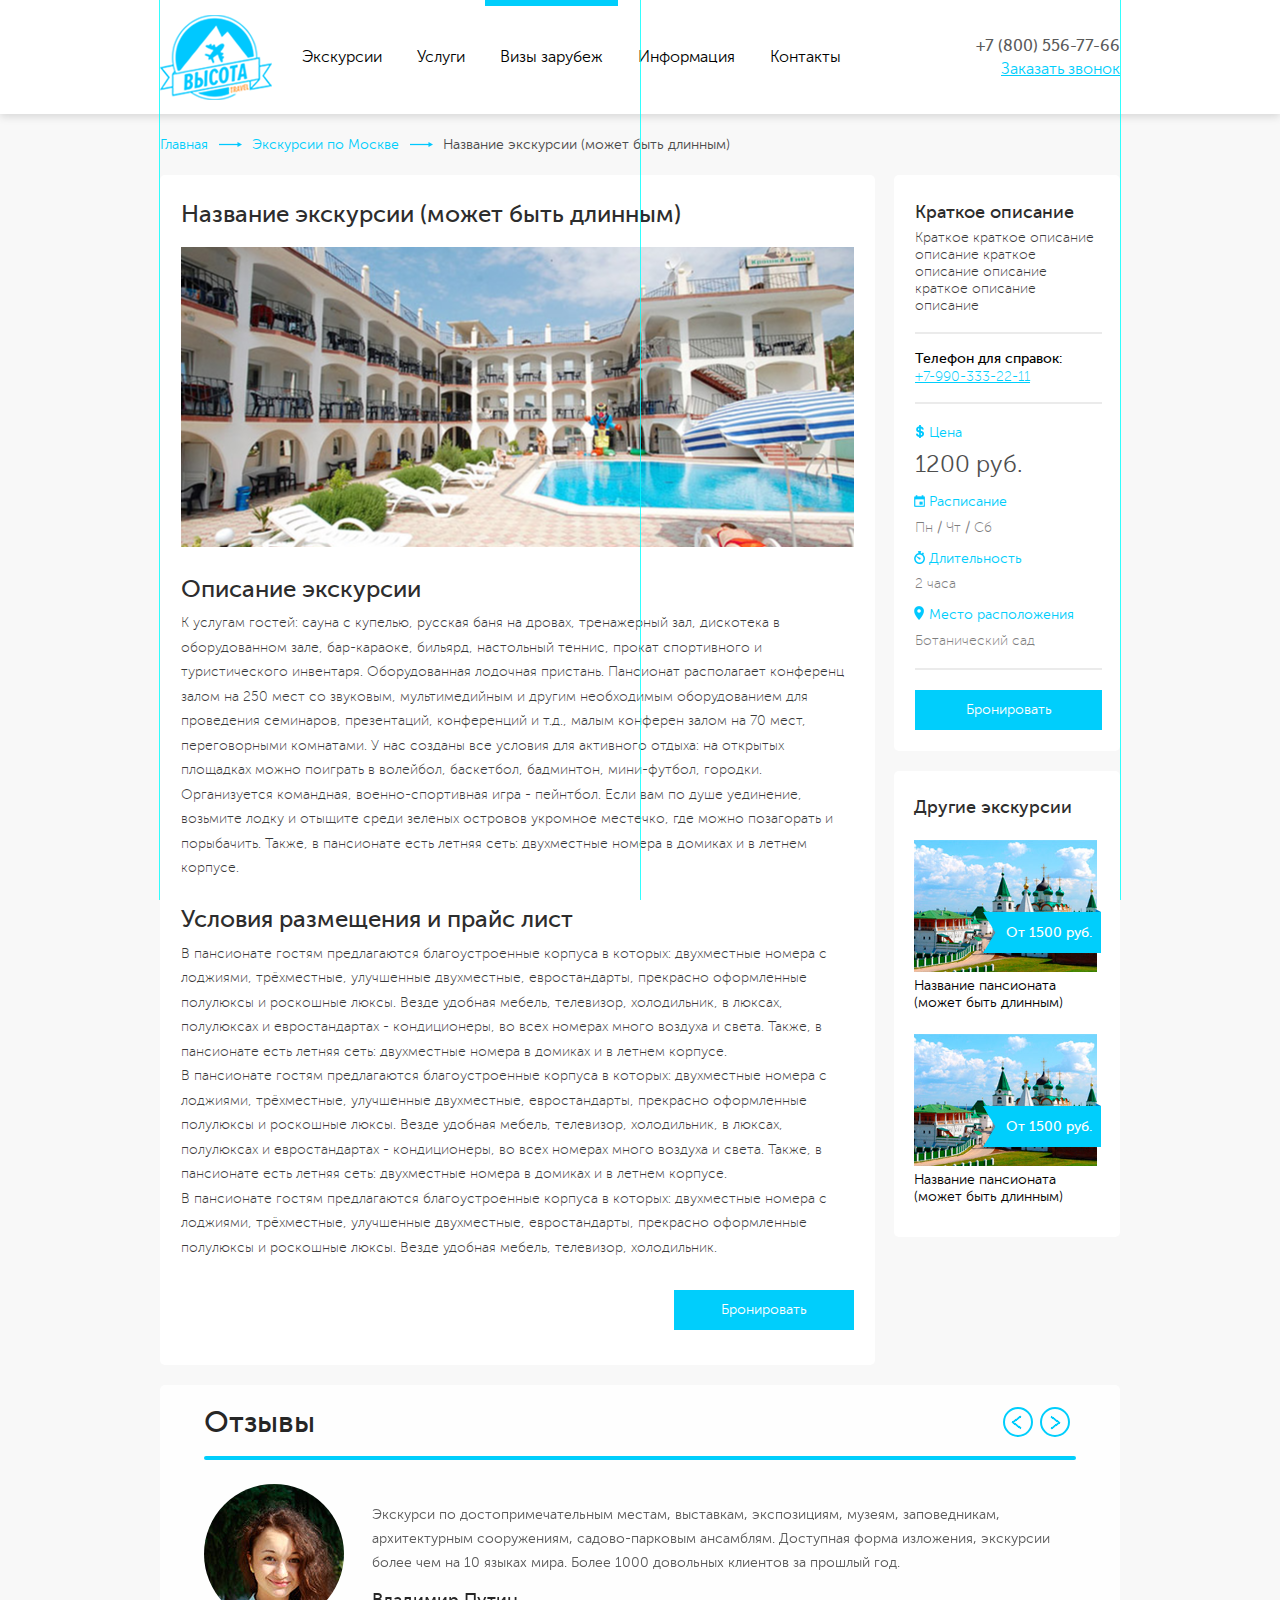
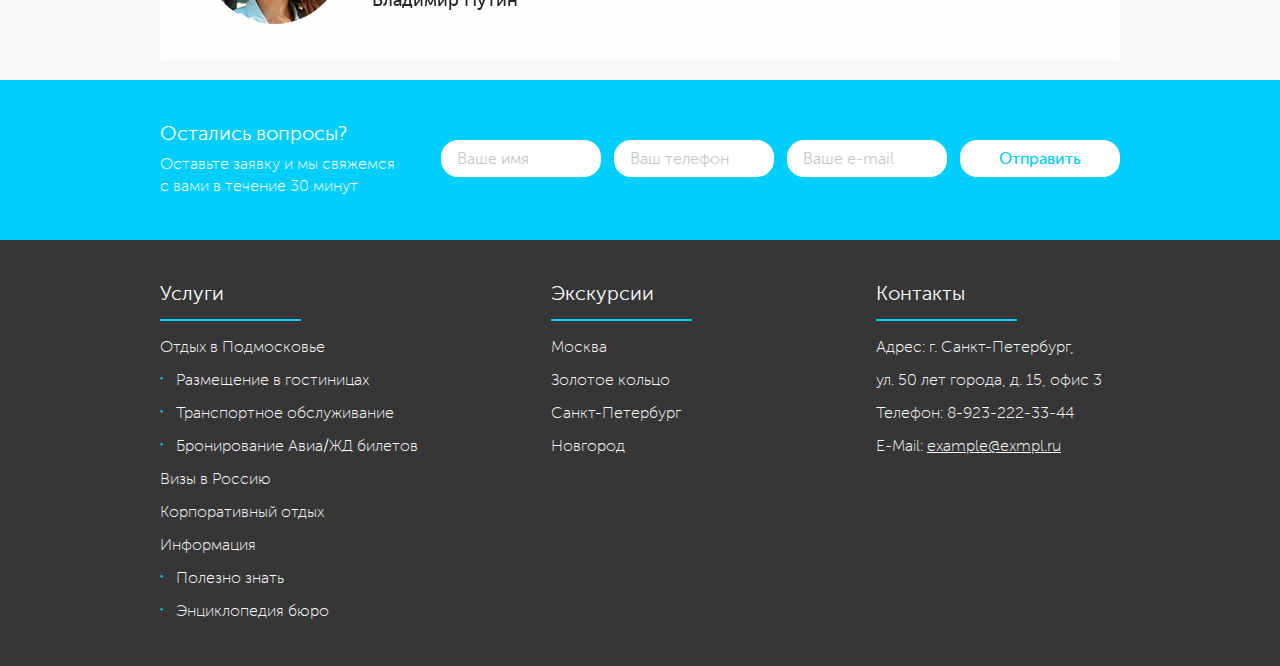
==== excurs-desc.html @ 1ea727b9 "no message" ====
<!DOCTYPE html>
<html>
<head>
	<title></title>
	<meta name="keywords" content=''>
	<meta name="description" content=''>

	<meta http-equiv="Content-Type" content="text/html; charset=utf-8">
	<meta name="viewport" content="width=device-width,minimum-scale=1,maximum-scale=1">
	<link rel="stylesheet" href="css/reset.css" type="text/css">
	<link rel="stylesheet" href="css/jquery.fancybox.css" type="text/css">
	<link rel="stylesheet" type="text/css" href="css/slick.css"/>
	<link rel="stylesheet" href="css/KitAnimate.css" type="text/css">
	<link rel="stylesheet" href="css/layout.css" type="text/css">
	<link rel="icon" type="image/vnd.microsoft.icon" href="favicon.ico">

	<meta name="viewport" content="width=1000">

	<script type="text/javascript" src="js/jquery-2.1.1.min.js"></script>
	<script type="text/javascript" src="js/jquery.fancybox.js"></script>
	<script type="text/javascript" src="js/jssor.js"></script>
	<script type="text/javascript" src="js/jssor.slider.js"></script>
	<script type="text/javascript" src="js/TweenMax.min.js"></script>
	<script type="text/javascript" src="js/swipe.js"></script>
	<script type="text/javascript" src="js/carousel.lite.js"></script>
	<script type="text/javascript" src="js/css3-mediaqueries.js"></script>
	<script type="text/javascript" src="js/jquery.maskedinput.min.js"></script>
	<script type="text/javascript" src="js/jquery.validate.min.js"></script>
	<script type="text/javascript" src="js/slick.js"></script>
	<script type="text/javascript" src="js/KitProgress.js"></script>
	<script type="text/javascript" src="js/KitAnimate.js"></script>
	<script type="text/javascript" src="js/device.js"></script>
	<script type="text/javascript" src="js/KitSend.js"></script>
	<script type="text/javascript" src="js/main.js"></script>

</head>
<body>
	<ul class="ps-lines">
		<li class="v" style="margin-left:-481px"></li>
		<li class="v" style="margin-left:480px"></li>
		<li class="v" ></li>
	</ul>
	<div class="b b-header">
		<div class="b-block clearfix">
			<div class="logo left">
				<a href="#" ><img src="i/logo.png"></a>
			</div>
			<div class="b-main-menu left">
				<div>
					<div class="b-hover-block" id="b-hov"></div>
					<ul class="clearfix">
						<li><a href="#">Экскурсии</a></li>
						<li><a href="#">Услуги</a></li>
						<li class="active"><a href="#">Визы зарубеж</a></li>
						<li><a href="#">Информация</a></li>
						<li><a href="#">Контакты</a></li>
					</ul>
				</div>
			</div>
			<div class="b-date-cont right">
				<div>
					<h2>+7 (800) 556-77-66</h2>
					<a href="#">Заказать звонок</a>
				</div>
			</div>
		</div>
	</div>
	<div class="b-content desc-back">
		<div class="sub-menu">
			<div class="b-block">
				<ul class="clearfix">
					<li><a href="#">Главная</a></li>
					<li><a href="#">Экскурсии по Москве</a></li>
					<li class="active"><a href="#">Название экскурсии (может быть длинным)</a></li>
				</ul>
			</div>
		</div>
		<div class="desc-content">
			<div class="b-block clearfix">
				<div class="desc-left desc">
					<h2>Название экскурсии (может быть длинным)</h2>
					<div class="desc-slider">
						<div class="slide" style='background-image: url("i/desc.jpg");'></div>
					</div>
					<h2>Описание экскурсии</h2>
					<p>К услугам гостей: сауна с купелью, русская баня на дровах, тренажерный зал, дискотека в оборудованном зале, бар-караоке, бильярд, настольный теннис, прокат спортивного и туристического инвентаря. Оборудованная лодочная пристань. Пансионат располагает конференц залом на 250 мест со звуковым, мультимедийным и другим необходимым оборудованием для проведения семинаров, презентаций, конференций и т.д., малым конферен залом на 70 мест, переговорными комнатами. У нас созданы все условия для активного отдыха: на открытых площадках можно поиграть в волейбол, баскетбол, бадминтон, мини-футбол, городки. Организуется командная, военно-спортивная игра - пейнтбол. Если вам по душе уединение, возьмите лодку и отыщите среди зеленых островов укромное местечко, где можно позагорать и порыбачить. Также, в пансионате есть летняя сеть: двухместные номера в домиках и в летнем корпусе.</p>
					<h2>Условия размещения и прайс лист</h2>
					<p>В пансионате гостям предлагаются благоустроенные корпуса в которых: двухместные номера с лоджиями, трёхместные, улучшенные двухместные, евростандарты, прекрасно оформленные полулюксы и роскошные люксы. Везде удобная мебель, телевизор, холодильник, в люксах, полулюксах и евростандартах - кондиционеры, во всех номерах много воздуха и света. Также, в пансионате есть летняя сеть: двухместные номера в домиках и в летнем корпусе.<br>В пансионате гостям предлагаются благоустроенные корпуса в которых: двухместные номера с лоджиями, трёхместные, улучшенные двухместные, евростандарты, прекрасно оформленные полулюксы и роскошные люксы. Везде удобная мебель, телевизор, холодильник, в люксах, полулюксах и евростандартах - кондиционеры, во всех номерах много воздуха и света. Также, в пансионате есть летняя сеть: двухместные номера в домиках и в летнем корпусе.<br>В пансионате гостям предлагаются благоустроенные корпуса в которых: двухместные номера с лоджиями, трёхместные, улучшенные двухместные, евростандарты, прекрасно оформленные полулюксы и роскошные люксы. Везде удобная мебель, телевизор, холодильник.</p>
					<div class="butt-cont clearfix">
						<a href="#" class="b-blue-butt right">Бронировать</a>
					</div>
				</div>
				<div class="desc-right">
					<div class="short-desc desc">
						<div>
							<h2>Краткое описание</h2>
							<p>Краткое краткое описание описание краткое описание описание краткое описание описание</p>
						</div>
						<div>
							<h3>Телефон для справок:</h3>
							<a href="tel:+79903332211" class="tel">+7-990-333-22-11</a>
						</div>
						<div class="option-cont">
							<div class="option">
								<h4 class="icon filter-price">Цена</h4>
								<h5 class="price">1200 руб.</h5>
							</div>
							<div class="option">
								<h4 class="icon filter-timetable">Расписание</h4>
								<h5>Пн / Чт / Сб</h5>
							</div>
							<div class="option"> 
								<h4 class="icon filter-duration">Длительность</h4>
								<h5>2 часа</h5>
							</div>
							<div class="option last"> 
								<h4 class="icon filter-location">Место расположения</h4>
								<h5>Ботанический сад</h5>
							</div>
						</div>
						<a href="#" class="b-blue-butt">Бронировать</a>
					</div>
					<div class="other desc">
						<h2>Другие экскурсии</h2>
						<a href="#">
							<div style='background-image: url("i/top-exc-1.jpg");'><span>От 1500 руб.</span></div>
							<h3>Название пансионата (может быть длинным)</h3>
						</a>
						<a href="#">
							<div style='background-image: url("i/top-exc-1.jpg");'><span>От 1500 руб.</span></div>
							<h3>Название пансионата (может быть длинным)</h3>
						</a>
					</div>
				</div>
			</div>
		</div>
		<div class="b b-about b-reviews b-desc-reviews">
			<div class="b-block">
				<h2 class="title">Отзывы</h2>
				<div class="line"></div>
				<div class="reviews-slider">
					<div class="review clearfix">
						<div class="photo-cont">
							<div class="photo" style='background-image: url("i/photo-1.jpg");'></div>
						</div>
						<div class="comment">
							<p>Экскурси по достопримечательным местам, выставкам, экспозициям, музеям, заповедникам, архитектурным сооружениям, садово-парковым ансамблям. Доступная форма изложения, экскурсии более чем на 10 языках мира. Более 1000 довольных клиентов за прошлый год.</p>
							<h3>Владимир Путин</h3>
						</div>
					</div>
					<div class="review clearfix">
						<div class="photo-cont">
							<div class="photo" style='background-image: url("i/photo-1.jpg");'></div>
						</div>
						<div class="comment">
							<p>Откройте мир увлекательных экскурсий!</p>
							<h3>Владимир Путин</h3>
						</div>
					</div>
				</div>
			</div>
		</div>
		<div class="b b-question b-question-blue">
			<div class="b-block clearfix">
				<div class="left">
					<h3>Остались вопросы?</h3>
					<h4>Оставьте заявку и мы свяжемся с вами в течение 30 минут</h4>
				</div>
				<form class="right" action="#">
					<input type="text" name="name" placeholder="Ваше имя" required>
					<input type="text" name="phone" placeholder="Ваш телефон" required>
					<input type="text" name="email" placeholder="Ваше e-mail" required>
					<input class="ajax" type="submit" value="Отправить">
				</form>
			</div>
		</div>
	</div>
	<div class="b b-footer">
		<div class="b-block clearfix">
			<div class="left footer-services">
				<h3>Услуги</h3>
				<div class="line"></div>
				<ul class="footer-menu">
					<li>
						<a href="#">Отдых в Подмосковье</a>
						<ul class="footer-submenu">
							<li><a href="#">Размещение в гостиницах</a></li>
							<li><a href="#">Транспортное обслуживание</a></li>
							<li><a href="#">Бронирование Авиа/ЖД билетов</a></li>
						</ul>
					</li>
					<li><a href="#">Визы в Россию</a></li>
					<li><a href="#">Корпоративный отдых</a></li>
					<li>
						<a href="#">Информация</a>
						<ul class="footer-submenu">
							<li><a href="#">Полезно знать</a></li>
							<li><a href="#">Энциклопедия бюро</a></li>
						</ul>
					</li>
				</ul>
			</div>
			<div class="left">
				<h3>Экскурсии</h3>
				<div class="line"></div>
				<ul class="footer-menu">
					<li><a href="#">Москва</a></li>
					<li><a href="#">Золотое кольцо</a></li>
					<li><a href="#">Санкт-Петербург</a></li>
					<li><a href="#">Новгород</a></li>
				</ul>
			</div>
			<div class="right">
				<h3>Контакты</h3>
				<div class="line"></div>
				<p>Адрес: г. Санкт-Петербург,<br>ул. 50 лет города, д. 15, офис 3</p>
				<p>Телефон: 8-923-222-33-44</p>
				<p>E-Mail: <a class="link" href="mailto:example@exmpl.ru">example@exmpl.ru</a></p>
			</div>
		</div>
	</div>
<div style="display:none;">
	<div id="b-popup-1">
			<div class="for_all b-popup" >
				<h3>Оставьте заявку</h3>
				<h4>и наши специалисты<br>свяжутся с Вами в ближайшее время</h4>
				<form action="kitsend.php" method="POST" id="b-form-1" data-block="#b-popup-1">
					<div class="b-popup-form">
						<label for="name">Введите Ваше имя</label>
						<input type="text" id="name" name="name" required/>
						<label for="tel">Введите Ваш номер телефона</label>
						<input type="text" id="tel" name="phone" required/>
						<input type="hidden" name="subject" value="Заказ"/>
						<input type="submit" class="ajax b-orange-butt" value="Заказать">
					</div>
				</form>
			</div>
		</div>
		<div id="b-popup-2">
			<div class="b-thanks b-popup">
				<h3>Спасибо!</h3>
				<h4>Ваша заявка успешно отправлена.<br/>Наш менеджер свяжется с Вами в течение часа.</h4>
				<input type="submit" class="b-orange-butt" onclick="$.fancybox.close(); return false;" value="Закрыть">
			</div>
		</div>
		<div id="b-popup-error">
			<div class="b-thanks b-popup">
				<h3>Ошибка отправки!</h3>
				<h4>Приносим свои извинения. Пожалуйста, попробуйте отправить Вашу заявку позже.</h4>
				<input type="submit" class="b-orange-butt" onclick="$.fancybox.close(); return false;" value="Закрыть">
			</div>
		</div>
	</div>
</body>
</html>
---- css/KitAnimate.css ----
.fadeRight,
.fadeLeft,
.fadeIn,
.fadeDown{
	-webkit-transition: all 800ms ease-out;
	   -moz-transition: all 800ms ease-out;
	    -ms-transition: all 800ms ease-out;
	   	 -o-transition: all 800ms ease-out;
			transition: all 800ms ease-out;
}

.fadeRight{
	-webkit-transform: translateX(100px);
	   -moz-transform: translateX(100px);
    	-ms-transform: translateX(100px);
    	 -o-transform: translateX(100px); 
    		transform: translateX(100px);
   	opacity: 0;
}
	.fadeRight-show{
		-webkit-transform: translateX(0px);
		   -moz-transform: translateX(0px);
	    	-ms-transform: translateX(0px);
	    	 -o-transform: translateX(0px); 
	    		transform: translateX(0px);
	    opacity: 1;
	}
.fadeLeft{
	-webkit-transform: translateX(-100px);
	   -moz-transform: translateX(-100px);
    	-ms-transform: translateX(-100px);
    	 -o-transform: translateX(-100px); 
    		transform: translateX(-100px);
   	opacity: 0;
}
	.fadeLeft-show{
		-webkit-transform: translateX(0px);
		   -moz-transform: translateX(0px);
	    	-ms-transform: translateX(0px);
	    	 -o-transform: translateX(0px); 
	    		transform: translateX(0px);
	    opacity: 1;
	}
.fadeDown{
	-webkit-transform: translateY(50px);
	   -moz-transform: translateY(50px);
    	-ms-transform: translateY(50px);
    	 -o-transform: translateY(50px); 
    		transform: translateY(50px);
   	opacity: 0;
}
	.fadeDown-show{
		-webkit-transform: translateY(0px);
		   -moz-transform: translateY(0px);
	    	-ms-transform: translateY(0px);
	    	 -o-transform: translateY(0px); 
	    		transform: translateY(0px);
	    opacity: 1;
	}	
.fadeIn{
   	opacity: 0;
}
	.fadeIn-show{
	    opacity: 1;
	}
.scale{
	-webkit-transition: all 1800ms ease-out;
	   -moz-transition: all 1800ms ease-out;
	    -ms-transition: all 1800ms ease-out;
	   	 -o-transition: all 1800ms ease-out;
			transition: all 1800ms ease-out;
	-webkit-transform: scale(0);
	   -moz-transform: scale(0);
    	-ms-transform: scale(0);
    	 -o-transform: scale(0); 
    		transform: scale(0);
    opacity: 0;
}
	.scale-show{
		-webkit-transform: scale(1);
		   -moz-transform: scale(1);
	    	-ms-transform: scale(1);
	    	 -o-transform: scale(1); 
	    		transform: scale(1);
	    opacity: 1;
	}


/*Кастомные анимации*/
.procAnim-1 .b-proc-high,
.procAnim-2 .b-proc-high,
.procAnim-3 .b-proc-high{
	-webkit-transition: all 1000ms linear;
	   -moz-transition: all 1000ms linear;
	    -ms-transition: all 1000ms linear;
	   	 -o-transition: all 1000ms linear;
			transition: all 1000ms linear;
}
.procAnim-1 .b-proc-high{
	height: 0px;
}
	.procAnim-1-show .b-proc-high{
		height: 80px;
	}
.procAnim-2 .b-proc-high{
	height: 0px;
}
	.procAnim-2-show .b-proc-high{
		height: 120px;
	}
.procAnim-3 .b-proc-high{
	height: 0px;
}
	.procAnim-3-show .b-proc-high{
		height: 210px;
	}
---- css/layout.css ----
@charset "utf-8";

@font-face {
    font-family: 'museo_sans_cyrl100';
    src: url('../fonts/museosanscyrl.eot');
    src: url('../fonts/museosanscyrl.eot?#iefix') format('embedded-opentype'),
         url('../fonts/museosanscyrl.woff2') format('woff2'),
         url('../fonts/museosanscyrl.woff') format('woff'),
         url('../fonts/museosanscyrl.ttf') format('truetype'),
         url('../fonts/museosanscyrl.svg#museo_sans_cyrl100') format('svg');
    font-weight: normal;
    font-style: normal;

}
@font-face {
    font-family: 'museo_sans_cyrl300';
    src: url('../fonts/museosanscyrl_0.eot');
    src: url('../fonts/museosanscyrl_0.eot?#iefix') format('embedded-opentype'),
         url('../fonts/museosanscyrl_0.woff2') format('woff2'),
         url('../fonts/museosanscyrl_0.woff') format('woff'),
         url('../fonts/museosanscyrl_0.ttf') format('truetype'),
         url('../fonts/museosanscyrl_0.svg#museo_sans_cyrl300') format('svg');
    font-weight: normal;
    font-style: normal;

}

@font-face {
    font-family: 'museo_sans_cyrl500';
    src: url('../fonts/museosanscyrl_1.eot');
    src: url('../fonts/museosanscyrl_1.eot?#iefix') format('embedded-opentype'),
         url('../fonts/museosanscyrl_1.woff2') format('woff2'),
         url('../fonts/museosanscyrl_1.woff') format('woff'),
         url('../fonts/museosanscyrl_1.ttf') format('truetype'),
         url('../fonts/museosanscyrl_1.svg#museo_sans_cyrl500') format('svg');
    font-weight: normal;
    font-style: normal;

}

@font-face {
    font-family: 'museo_sans_cyrl700';
    src: url('../fonts/museosanscyrl_2.eot');
    src: url('../fonts/museosanscyrl_2.eot?#iefix') format('embedded-opentype'),
         url('../fonts/museosanscyrl_2.woff2') format('woff2'),
         url('../fonts/museosanscyrl_2.woff') format('woff'),
         url('../fonts/museosanscyrl_2.ttf') format('truetype'),
         url('../fonts/museosanscyrl_2.svg#museo_sans_cyrl700') format('svg');
    font-weight: normal;
    font-style: normal;

}

html,
body {
	position: relative;
}
body {
	min-width: 1000px;
	text-align: center;
	font-family: 'museo_sans_cyrl300';
	overflow-x: hidden;
	overflow-y: scroll;
	color: #000;
}
a{
	text-decoration: none;
	color: #000;
}
li{
	list-style: none;
}
h1,h2,h3,h4,h5,h6{
	font-weight: 500;
}
label.error{
	display: none !important;
}
input.error,textarea.error{
	border: 2px solid #F97171 !important;
}
.ps-lines{

}
	.ps-lines li.v{
		position: fixed;
		left: 50%;
		height: 100%;
		width: 1px;
		top: 0px;
		background-color: #00ffff;
		opacity: 0.8;
		z-index: 9999;
	}
	.ps-lines li.g{
		position: absolute;
		left: 0px;
		width: 100%;
		height: 1px;
		background-color: #00ffff;
		opacity: 0.8;
		z-index: 9999;
	}
.fancybox-inner{
	overflow: visible !important;
}
.bold{
	font-family: 'PFM';
}
.underline{
	text-decoration: underline;
}
.white{
	color: #FFF;
}
.b{
	position: relative;
}
.b-block{
	position: relative;
	width: 960px;
	margin: 0px auto;
}
.b-absolute{
	position: absolute;
	top: 0px;
	left: 50%;
	margin-left: -500px;
}
input::-webkit-input-placeholder {
	color: #c7c7c7;
}
input:-moz-placeholder {
	color: #c7c7c7;
}
.b-blue-butt{
	font-family: "museo_sans_cyrl300";
	font-size: 14px;
	line-height: 1.2;
	color: #fff;
	width: 125px;
	padding: 9px 0 8px;
	display: inline-block;
	background-color: #00CEFC;
	text-align: center;
}
	.b-blue-butt:hover{
		background-color: #00B7E8;
	}
p {
	color: #5a5a5a;
}
.title {
	font-family: "museo_sans_cyrl500";
	font-size: 36px;
	color: #262626;
	line-height: 1.2;
}
.b-header{
	box-shadow: 0px 3px 8px 0px rgba(0, 0, 0, 0.13);
	position: relative;
	z-index: 100;
} 
	.b-header .b-block {
		font-size: 16px;
		height: 114px;
	}	
		.b-header .b-block .logo {
			display: table;
			font-size: 0;
			height: 100%;
		}
			.b-header .b-block .logo a {
				display: table-cell;
				vertical-align: middle;
			}
		.b-hover-block {
		    position: absolute;
		    left: 0px;
		    top: 0;
		    background-color: #00CEFC;
		    height: 6px;	
		}
		.b-header .b-block .b-main-menu {
			margin-left: 15px;
			height: 100%;
			display: table;
		}
			.b-header .b-block .b-main-menu > div {
				display: table-cell;
				vertical-align: middle;
			}
		.b-header .b-block .b-main-menu ul {
		}
			.b-header .b-block .b-main-menu ul li {
				float: left;
				margin-right: 5px;
			}
			.b-header .b-block .b-main-menu ul li.active{
			}
				.b-header .b-block .b-main-menu ul li a{
					padding: 15px;		
					display: block;
				}
		.b-header .b-block .b-date-cont {
			text-align: right;
			display: table;
			height: 100%;
		}
			.b-header .b-block .b-date-cont > div {
				display: table-cell;
				vertical-align: middle;
			}
			.b-header .b-block .b-date-cont h2{
				font-family: "museo_sans_cyrl500";
				font-size: 16px;
				color: #5a5a5a;
			}
			.b-header .b-block .b-date-cont a{
				text-decoration: underline;
				color: #00CEFC;
				display: block;
				margin-top: 5px;
			}
				.b-header .b-block .b-date-cont a:hover{
					text-decoration: none;
				}
		.b-header .b-block .b-search-cont {
			display: table;
			height: 100%;
		
			margin-right: 35px;
}
			.b-header .b-block .b-search-cont > div{
				display: table-cell;
				vertical-align: middle;			
			}
				.b-header .b-block .b-search-cont > div .search {
					min-width: 36px;
					min-height: 36px;
					box-sizing:border-box;
					border: 2px solid #fff;
					position: relative;
					padding-left: 32px;
					border-radius: 18px;
					cursor: pointer;
				}
				.b-header .b-block .b-search-cont > div .search:hover {
					border: 2px solid #00CEFC !important;
				}
					.b-header .b-block .b-search-cont > div .search:before {
						background-image: url("../i/search.png");
						background-repeat: no-repeat;
						background-position: 50%;
						position: absolute;
						width: 18px;	
						height: 18px;
						content: "s";
						font-size: 0px;
						top: 7px;
						left: 7px;
					}
					.b-header .b-block .b-search-cont > div .search input {
						border: none;
						font-family: "museo_sans_cyrl300";
						font-size: 16px;
						display: none;
						width: 99px;
						padding: 7px 0 7px;
						margin-right: 15px;
					}

.b-main-slider {
	color: #fff;
}
	.b-main-slider  .slick-dots{
		position: absolute;
		right: 50%;
		margin-right: -478px;
		bottom: 46px;
	}
		.b-main-slider  .slick-dots li {
			display: inline-block;
			vertical-align: top;
			margin-right: 23px;
		}
		.b-main-slider  .slick-dots li:last-child {
			margin-right: 0;
		}
		.b-main-slider  .slick-dots li button{
			font-size: 0;
			border: none;
			width: 15px;
			display: block;
			height: 15px;
			border-radius: 50%;
			background-color: rgba(255,255,255,0.5);
			cursor: pointer;
		}
			.b-main-slider  .slick-dots li.slick-active button{
				background-color: #fff;
				cursor: default;
			}
	.b-main-slider .slide{
		background-size: cover;
		background-position: 50% 100%;
	}
	.b-main-slider .b-block {
		padding-top: 51px;
	
		padding-bottom: 43px;
}
		.b-main-slider .b-block h2{
			font-family: "museo_sans_cyrl500";
			font-size: 47.34px;
			line-height: 1.2;
			padding: 0 9%;
}
		.b-main-slider .b-block .city{
			text-align: left;
			margin-top: 269px;
		}
			.b-main-slider .b-block .city h3{
				font-size: 30px;
				text-align: left;
			}
.b-advantages {

}
	.b-advantages .b-block {

	}
	.b-advantages .b-block ul{
	}
		.b-advantages .b-block ul li{
			display: table;
			float: left;
			height: 164px;
			width: 25%;
			vertical-align: middle;
			text-align: left;
		}
			.b-advantages .b-block ul li div{
				display: table-cell;
				vertical-align: middle;
			}
			.b-advantages .b-block ul li h3{
				font-family: "museo_sans_cyrl300";
				font-size: 20px;
				line-height: 1.3;
				display: table-cell;
				vertical-align: middle;
				padding-left: 16px;
			}
			.b-advantages .b-block ul li:nth-child(4n){
				float: right;
				width: 200px;
			}
.b-about {
	padding: 50px 0 50px 0;
	background-image: url("../i/about-back.jpg");
	background-size: cover;
	background-position: 50% 0%;
}
	.b-about .b-block {
		background-color: rgba(255,255,255,0.851);
		border-radius: 5px;
		padding: 19px 44px 30px;
		box-sizing: border-box;
		text-align: left;
	}
		.b-about .b-block h2{
			margin-bottom: 11px;
		}
		.b-about .b-block .line {
			width: 100%;
			height: 4px;
			border-radius: 5px;
			background-color: #00CEFC;
		}
		.b-about .b-block p{
			font-family: "museo_sans_cyrl300";
			font-size: 18px;
			line-height: 1.556;
			margin-top: 24px;
}
.b-city {

}
	.b-city .b-block {
		text-align: left;
		padding-top: 48px;
	
		padding-bottom: 60px;
}
		.b-city .b-block h2{
		
		}
		.b-city .b-block ul{
    
		
		}
			.b-city .b-block ul li{
				background-size: cover;
				background-position: 50% 50%;
				width: 469px;
				height: 300px;
				float: left;
				vertical-align: bottom;
				position: relative;
				margin-top: 25px;
			}
			.b-city .b-block ul li a {
				display: block;
				width: 100%;
				height: 100%;
			}
			.b-city .b-block ul li:nth-child(2n) {
				float: right;
			}
				.b-city .b-block ul li .city-cont{
					width: 100%;
					box-sizing: border-box;
				    position: absolute;					
				    bottom: 0;		    
					padding: 21px 15px 0 25px;    
					background-position: 50% 100%;
				}
					.b-city .b-block ul li .city-cont h3{
						font-family: "museo_sans_cyrl300";
						font-size: 20px;
						line-height: 1.3;
						margin-bottom: 17px;
					}
					.b-city .b-block ul li .city-cont .city-desc {
						display: none; 
					}
					.b-city .b-block ul li .city-cont .city-desc span{
						width: 150px;
						height: 2px;
						display: block;
						background-color: #00CEFC;
					}
					.b-city .b-block ul li .city-cont .city-desc p{
						font-family: "museo_sans_cyrl100";
						font-size: 14px;
						padding: 13px 0 0;
						line-height: 1.857;
					
						margin-bottom: 21px;
}
.b-top-excurs {
	background-color: #f5f5f5;
}
	.b-top-excurs .b-block {
		text-align: left;
		padding-top: 43px;	
		padding-bottom: 45px;
}
	.b-top-excurs .b-block .tabs{
    	margin-top: 23px;
		
	}
		.tabs li{
			float: left;
			margin-right: 26px;
		}
			.tabs li a{
				font-family: "museo_sans_cyrl300";
				font-size: 18px;
				line-height: 1.2;
				color: #323232;
				border-radius: 17px;
				border: 2px solid #00CEFC;
				padding: 6px 14px 5px;
				display: block;
			}
			.tabs li a:hover{
				background-color: #cfeff9;
			}
			.tabs li.active a,.tabs li.active a:hover {
				cursor: default;
				color: #fff;
				background-color: #00CEFC;
			}
			
			
	.excursions{
		
	}
		.excursions li{
			display: inline-block;
			margin-right: 15px;
			margin-top: 45px;
			width: 307px;
			vertical-align: top;
		}
		.excursions li:nth-child(3n){
			margin-right: 0;
		}
			.excursions li a{ 
				display: block;
			}
			.excursions li a div{
				position: relative;
				background-size: cover;
				background-position: 50% 50%;
				width: 100%;
				height: 203px;
			}
				.excursions li a div span{
					position: absolute;
					right: -6px;
					bottom: 18px;
					width: 143px;
					height: 53px;
					box-sizing: border-box;
					padding: 15px 0 15px 30px;
					background-image: url("../i/price.png");
					background-position: 50% 50%;
					background-repeat: no-repeat;
					font-family: "museo_sans_cyrl500";
					font-size: 16px;
					line-height: 1.75;			
					color: #fff;
				}
			.excursions li a h3{ 
				font-family: "museo_sans_cyrl500";
				font-size: 18px;
				line-height: 1.556;
				margin-top: 14px;
			}
				.excursions li a:hover h3{ 
					text-decoration: underline;
				}
			.excursions li p {
				font-family: "museo_sans_cyrl100";
				font-size: 14px;
				line-height: 1.286;
				color: #7e7e7e;
				margin-top: 12px;
			}
			.excursions li h5{
				font-family: "museo_sans_cyrl300";
				position: relative;
				font-size: 14px;
				line-height: 1.2;
				color: #00CEFC;
				margin-left: 16px;
				margin-top: 9px;
			}
				.excursions li h5 span{
					font-family: "museo_sans_cyrl100";
					color: #7e7e7e;
					margin-left: 6px;
				}
				.excursions li h5.icon:before {
					top: -1px;
					left: -16px;
				}
			.excursions li h4{
				font-family: "museo_sans_cyrl500";
				font-size: 24px;
				color: #282828;
				margin-top: 2px;
			}
			.b-excurs-list .b-block .excursions li .price {
				margin-top: 13px;
			}

.b-reviews {
	background-image: url("../i/reviews.jpg");
}
	.b-reviews .b-block .reviews-slider .arrow-cont {
		position: absolute;
		top: -53px;
		width: 26px;
		height: 26px;
		border: 2px solid #00CEFC;
		border-radius: 50%;
		cursor: pointer;
	}
		.b-reviews .b-block .reviews-slider .arrow-cont.left-arrow {
			right: 43px;
		}
		.b-reviews .b-block .reviews-slider .arrow-cont.right-arrow {
			right: 6px;
		}
	.b-reviews .b-block .reviews-slider .arrow-cont .arrow{
		position: absolute;
		top: 6px;
		left: 8px;
		width: 11px;
		height: 15px;
		background-image: url("../i/reviews-arrows.png");
		background-repeat: no-repeat;
		background-position: 100% 50%;
		
	}
	.b-reviews .b-block .reviews-slider .arrow-cont.left-arrow span{
		background-position: 0% 50%;
	
		left: 6px;
}
	.b-reviews .b-block .reviews-slider .arrow-cont:hover {
		background-color: #00CEFC;
	}
		.b-reviews .b-block .reviews-slider .arrow-cont.left-arrow:hover span{
			background-position: -11px 50%;
		}
		.b-reviews .b-block .reviews-slider .arrow-cont.right-arrow:hover span{
			background-position: -22px 50%;
		}

	.b-reviews .b-block .review {
		margin-top: 24px;
		display: table;
		min-height: 146px;
	}
		.b-reviews .b-block .review .photo-cont {
			display: table-cell;
			vertical-align: top;
		}
			.b-reviews .b-block .review .photo{
				width: 140px;
				height: 140px;
				border-radius: 50%;
				background-position: 50% 0%;
			}
		.b-reviews .b-block .review .comment {
			display: table-cell;
			vertical-align: middle;
			width: 730px;
			padding-left: 26px;
		
			box-sizing: border-box;
}
		.b-reviews .b-block .review .comment p{
			margin-top: 0;
		}
		.b-reviews .b-block .review .comment h3{
			font-family: "museo_sans_cyrl500";
			font-size: 20px;
			line-height: 1.2;
			color: #262626;
			margin-top: 10px;
		}
.b-question {

}
	.b-question .b-block {
		padding-top: 29px;
	
		text-align: left;
		padding-bottom: 43px;
}

		.b-question .b-block .left{
			width: 240px;
		}
			.b-question .b-block .left h3{
				font-family: "museo_sans_cyrl500";
				font-size: 20px;
				line-height: 1.2;
				color: #262626;
			}
			.b-question .b-block .left h4{
				font-family: "museo_sans_cyrl300";
				font-size: 16px;
				line-height: 1.375;
				margin-top: 7px;
			
				color: #5a5a5a;
}
		.b-question .b-block .right {
    		margin-top: 18px;
		}
			.b-question .b-block .right input{
				border-radius: 17px;
				border: 2px solid #00CEFC;
				padding: 8px 14px 7px;
				margin-right: 9px;
				width: 160px;
				box-sizing: border-box;
				font-family: "museo_sans_cyrl300";
				font-size: 16px;
			}
			.b-question .b-block .right input[type=submit]{
				color: #fff;
				background-color: #00CEFC;
				margin-right: 0;
				cursor: pointer;
			}
			.b-question .b-block .right input[type=submit]:hover{
				background-color: #00B7E8;
				border: 2px solid #00B7E8;
			}
.b-footer {
	background-color: #363636;
}
	.b-footer .b-block {
		text-align: left;
		padding-top: 42px;
		padding-bottom: 38px;
	}
		.b-footer .b-block .footer-services{
			width: 270px;
			margin-right: 121px;
		}
		.b-footer .b-block .right{
			width: 230px;		
		
			margin-right: 14px;
}
			.b-footer .b-block  h3{
				font-family: "museo_sans_cyrl300";
				font-size: 20px;
				line-height: 1.2;
				color: #fff;
				margin-bottom: 13px;
			}
			.b-footer .b-block  .line{
				width: 141px;
				height: 2px;
				background-color: #00CEFC;
			}
			.b-footer .b-block .right .line{
				margin-bottom: 10px;
			}

			.b-footer .b-block .footer-menu{
    			margin-top: 10px;
	
			}
				.b-footer .b-block  .footer-menu li{
	
				}
					.b-footer .b-block a,.b-footer .b-block p{
						font-family: "museo_sans_cyrl100";
						font-size: 16px;
						line-height: 2.063;
						color: #fff;
					}
						.b-footer .b-block  .footer-menu li a:hover{
							text-decoration: underline;
						}
					.b-footer .b-block a.link {
						text-decoration: underline;
					}
					.b-footer .b-block a.link:hover {
						text-decoration: none;
					}
				.b-footer .b-block  .footer-menu li .footer-submenu{

				}
					.b-footer .b-block  .footer-menu li .footer-submenu li{
						position: relative;
					}
						.b-footer .b-block  .footer-menu li .footer-submenu li:before {
						    content: "•";
						    color: #00CEFC;
						    font-size: 10px;
						    position: absolute;
						    top: 9px;
						}
						.b-footer .b-block  .footer-menu li .footer-submenu li a{
							padding-left: 16px;
						}
.b-content {

}
	.b-content.desc-back{
		background-color: #f8f8f8;
	}


.city-tabs {

}
	.city-tabs .b-block{
    padding-top: 15px;
	
	}
		.city-tabs .b-block ul{
    text-align: left;
		
		}
			.city-tabs .b-block ul li{
				display: inline-block;
				margin-right: 15px;
			
				min-width: 210px;
				text-align: center;
}
				.city-tabs .b-block ul li a{
					color: #fff;
					display: block;
					padding: 16px 0 9px;
					font-family: "museo_sans_cyrl300";
					font-size: 18px;
					line-height: 1.2;    
					border-radius: 9px 9px 0 0; 
					background-color: #00CEFC;
					box-shadow: inset 0px -4px 16.93px 3.07px rgba(0, 0, 0, 0.13);                         
				}
				.city-tabs .b-block ul li.active a {
					font-family: "museo_sans_cyrl500";
					color: #00CEFC;
					background-color: #f8f8f8;
					box-shadow: 0px -5px 6px -2px rgba(0, 0, 0, 0.09);
				}
.b-filter {
	background-color: #f8f8f8;
}
	.b-filter .b-block {
    padding-top: 42px;
    padding-bottom: 44px;
		
	}
		.b-filter .b-block .tabs li{
			margin-right: 15px;
		}
			.b-filter .b-block .tabs li a{
				font-size: 14px;
				border-radius: 17px;
				padding: 7px 19px 6px;
			}
		.b-filter .b-block .filter-items {
		    margin-top: 34px;	
		    margin-left: 14px;
		}
			.b-filter .b-block .filter-items li{
				font-family: "museo_sans_cyrl300";
				font-size: 18px;
				line-height: 1.2;
				color: #00CEFC;
				cursor: pointer;
				float: left;
				position: relative;
				margin-right: 35px;
			}
				.b-filter .b-block .filter-items li:hover {
					text-decoration: underline;
				}
		.b-filter .b-block .filter-items .icon.filter-age {
		padding-left: 3px;
		}
			.icon:before {
				background-image: url("../i/filter-icons.png");
				background-repeat: no-repeat;
				background-position-y: 50%;
				position: absolute;
				height: 14px;
				width: 11px;	
				content: "s";
				font-size: 0px;
				top: 2px;
				left: -13px;
			}
			.icon.filter-price:before {
				background-position-x: 0px;
				width: 8px;		
			}
			.icon.filter-timetable:before {
				background-position-x: -8px;		
				left: -15px;
			}
			.icon.filter-duration:before {
				background-position-x: -19px;		
				left: -14px;
			}
			.icon.filter-location:before {
				background-position-x: -30px;
				width: 10px;
			}
			.icon.filter-age:before {
				background-position-x: -40px;
			}
			.icon.filter-food:before {
				background-position-x: -51px;
				width: 13px;
				left: -17px;
			}
			.icon.filter-water:before {
				background-position-x: -64px;
				width: 9px;
			}
			.icon.filter-relax:before {
				background-position-x: -73px;
				width: 8px;
			}
			
.b-excurs-list {
	text-align: left;
}
	.b-excurs-list .b-block {
		padding-top: 35px;
		padding-bottom: 9px;
	}
	.b-excurs-list .b-block .excursions {
    	margin-top: 25px;
	}
		.b-excurs-list .b-block .excursions li{
    		margin-top: 0;
    		margin-bottom: 43px;
		}	
		.b-excurs-list .b-block .excursions.bot li {
			vertical-align: bottom;
		}
			.b-excurs-list .b-block .excursions li a h3{
				margin-top: 0;		
				margin-bottom: 16px;
			}
				

.b-question-blue {
    background-color: #00CEFC;

}
	.b-question-blue .b-block{
    	padding-top: 42px;
	}
		.b-question-blue .b-block .left h3,.b-question-blue .b-block .left h4 {
			color: #fff;
		}
		.b-question-blue .b-block .left h3 {
			font-family: "museo_sans_cyrl300";
		}
		.b-question-blue .b-block .left h4 {
			font-family: "museo_sans_cyrl100";
		}
		.b-question-blue .b-block .right input {
			border: 2px solid #fff;
		}
		.b-question-blue .b-block .right input[type=submit] {
			background-color: #fff;
			color: #00CEFC;
			font-family: "museo_sans_cyrl500";
		}  
		.b-question-blue .b-block .right input[type=submit]:hover {
			background-color: #cfeff9;
			border: 2px solid #cfeff9;
		}  
.sub-menu {

}
	.sub-menu .b-block {
    padding-top: 21px;
    padding-bottom: 21px;

	}
		.sub-menu .b-block ul {

		}
			.sub-menu .b-block ul li {
				float: left;
				margin-right: 44px;
				position: relative;
			}
				.sub-menu .b-block ul li:after {
					background-image: url("../i/menu-arrow.png");
					background-repeat: no-repeat;
					background-position: 50%;
					position: absolute;
					width: 23px;	
					height: 5px;
					content: "s";
					font-size: 0px;
					top: 7px;
					right: -34px;
				}
				.sub-menu .b-block ul li.active:after {
					background: none;
				}
				.sub-menu .b-block ul li a{
					font-family: "museo_sans_cyrl300";
					font-size: 14px;
					line-height: 1.2;
					color: #00CEFC;
				}
					.sub-menu .b-block ul li a:hover {
						text-decoration: underline;
					}
				.sub-menu .b-block ul li.active a {
					color: #4a4a4a;
					cursor: default;
				}
					.sub-menu .b-block ul li.active a:hover {
						text-decoration: none;
					}
.desc-content {

}
	.desc-content .b-block {
		text-align: left;
	}
		.desc-content .b-block .desc{
			box-sizing: border-box;
			border-radius: 5px;
			background-color: #fff;
		}
		.desc-content .b-block .desc-left {
			float: left;
			width: 715px;
			padding: 26px 21px 35px;
		}
			.desc-content .b-block h2{
				font-family: "museo_sans_cyrl500";
				font-size: 24px;
				line-height: 1.2;
				color: #2d2d2d;
			}
			.desc-content .b-block p{
				font-family: "museo_sans_cyrl100";
				font-size: 14px;
				color: #383838;
				line-height: 1.75;
			}
			.desc-content .b-block .desc-left p {
				margin-top: 7px;
				margin-bottom: 25px;
			}
			.desc-content .b-block .desc-left .desc-slider {
				margin-top: 17px;
				margin-bottom: 29px;
			}

			.desc-content .b-block .desc-left .desc-slider .arrow{
				position: absolute;
				top: 50%;
				margin-top: -18px;
				width: 15px;
				height: 36px;
				background-image: url("../i/desc-slider-arrows.png");
				background-repeat: no-repeat;
				background-position: 0% 50%;
				cursor: pointer;
				
			}
				.desc-content .b-block .desc-left .desc-slider .arrow.left-arrow {
					left:17px;
				}
				.desc-content .b-block .desc-left .desc-slider .arrow.right-arrow {
					right:17px;
					background-position: -15px 50%;
				}
				.desc-content .b-block .desc-left .desc-slider .slide{
					/* background-size: cover; */
					background-position: 50% 50%;
					width: 100%;
					height: 300px;
				}
			.desc-content .b-block .b-blue-butt {
				width: 180px;
				padding: 12px 0 11px;
				margin-top: 5px;
			}
		.desc-content .b-block .desc-right {
			float: right;
			width: 226px;
		}
			.desc-content .b-block .desc-right .desc {
				box-sizing: border-box;
				width: 100%;
				padding: 11px 18px 21px 21px;
			}
			.desc-content .b-block .desc-right .short-desc > div {
				padding: 16px 0 18px;
				border-bottom: 2px solid #ebebeb;
			}
			.desc-content .b-block .desc-right h2 {
				font-size: 18px;
			}
			.desc-content .b-block .desc-right .short-desc p {
				line-height: 1.2;
			
				margin-top: 7px;
}
			.desc-content .b-block .desc-right .short-desc h3 {
				font-family: "museo_sans_cyrl500";
				font-size: 14px;
				line-height: 1.286;
			}
			.desc-content .b-block .desc-right .short-desc .tel {
				font-family: "museo_sans_cyrl100";
				font-size: 14px;
				margin-top: 1px;
				display: block;
				color:  #00CEFC;
				text-decoration: underline;
			}
				.desc-content .b-block .desc-right .short-desc .tel:hover {
					text-decoration: none;
				}
			.desc-content .b-block .desc-right .short-desc .option-cont {
				padding-top: 7px;
			}
				.desc-content .b-block .desc-right .short-desc .option-cont .option {
					margin-top: 14px;
				}
					.desc-content .b-block .desc-right .short-desc .option h4 {
						font-family: "museo_sans_cyrl300";
						font-size: 14px;
						line-height: 1.2;
						color:  #00CEFC;
						position: relative;
						margin-left: 14px;
					}
						.desc-content .b-block .desc-right .short-desc .option h4.icon:before {
						    top: -1px;						
						    left: -15px;
						}
						.desc-content .b-block .desc-right .short-desc .option h4.icon.filter-price:before {					
						    left: -13px;
						}
					.desc-content .b-block .desc-right .short-desc .option h5 {
						font-family: "museo_sans_cyrl100";
						font-size: 14px;
						line-height: 1.2;
						color: #7e7e7e;
						margin-top: 9px;

					}
					.desc-content .b-block .desc-right .option h5.price {
						font-family: "museo_sans_cyrl300";
						font-size: 24px;
						color: #4e4e4e;
					}
			.desc-content .b-block .desc-right .b-blue-butt {
				width: 100%;
				margin-top: 20px;
			}
			.desc-content .b-block .desc-right .other {
				margin-top: 20px;
				padding: 26px 23px 32px 20px;
			}
				.desc-content .b-block .desc-right .other a{
					display: block;
					margin-top: 22px;
				}
					.desc-content .b-block .desc-right .other a div{
						position: relative;
					    
						background-size: cover;
					    background-position: 50% 50%;
					    width: 100%;
					    height: 132px;
					}
						.desc-content .b-block .desc-right .other a div span{
							position: absolute;
							right: -4px;
							bottom: 19px;    
							width: 118px;    
							height: 44px;
						    box-sizing: border-box;    
							padding: 10px 0 0 23px;
						    background-image: url("../i/price-other.png");
						    background-position: 50% 50%;
						    background-repeat: no-repeat;
						    font-family: "museo_sans_cyrl500";
						    font-size: 14px;
						    line-height: 2;
						    color: #fff;
						}
					.desc-content .b-block .desc-right .other a h3{
						font-family: "museo_sans_cyrl300";
						font-size: 14px;
						line-height: 1.2;
						color: #000;
						margin-top: 6px;
					}
						.desc-content .b-block .desc-right .other a:hover h3{
							text-decoration: underline;
						}
.b-desc-reviews {
	background: none;
	padding: 20px 0 20px;
}
	.b-desc-reviews .b-block h2 {
		font-size: 30px;
		line-height: 1.2;
		margin-bottom: 16px;
	}
	.b-desc-reviews .b-block p {
		font-size: 14px;
		line-height: 1.714;
	}
	.b-desc-reviews .b-block .review .comment h3 {
		font-size: 18px;
		margin-top: 15px;
	}
@media screen and (max-width: 1250px){
	
}
@media screen and (max-width: 1020px){

}
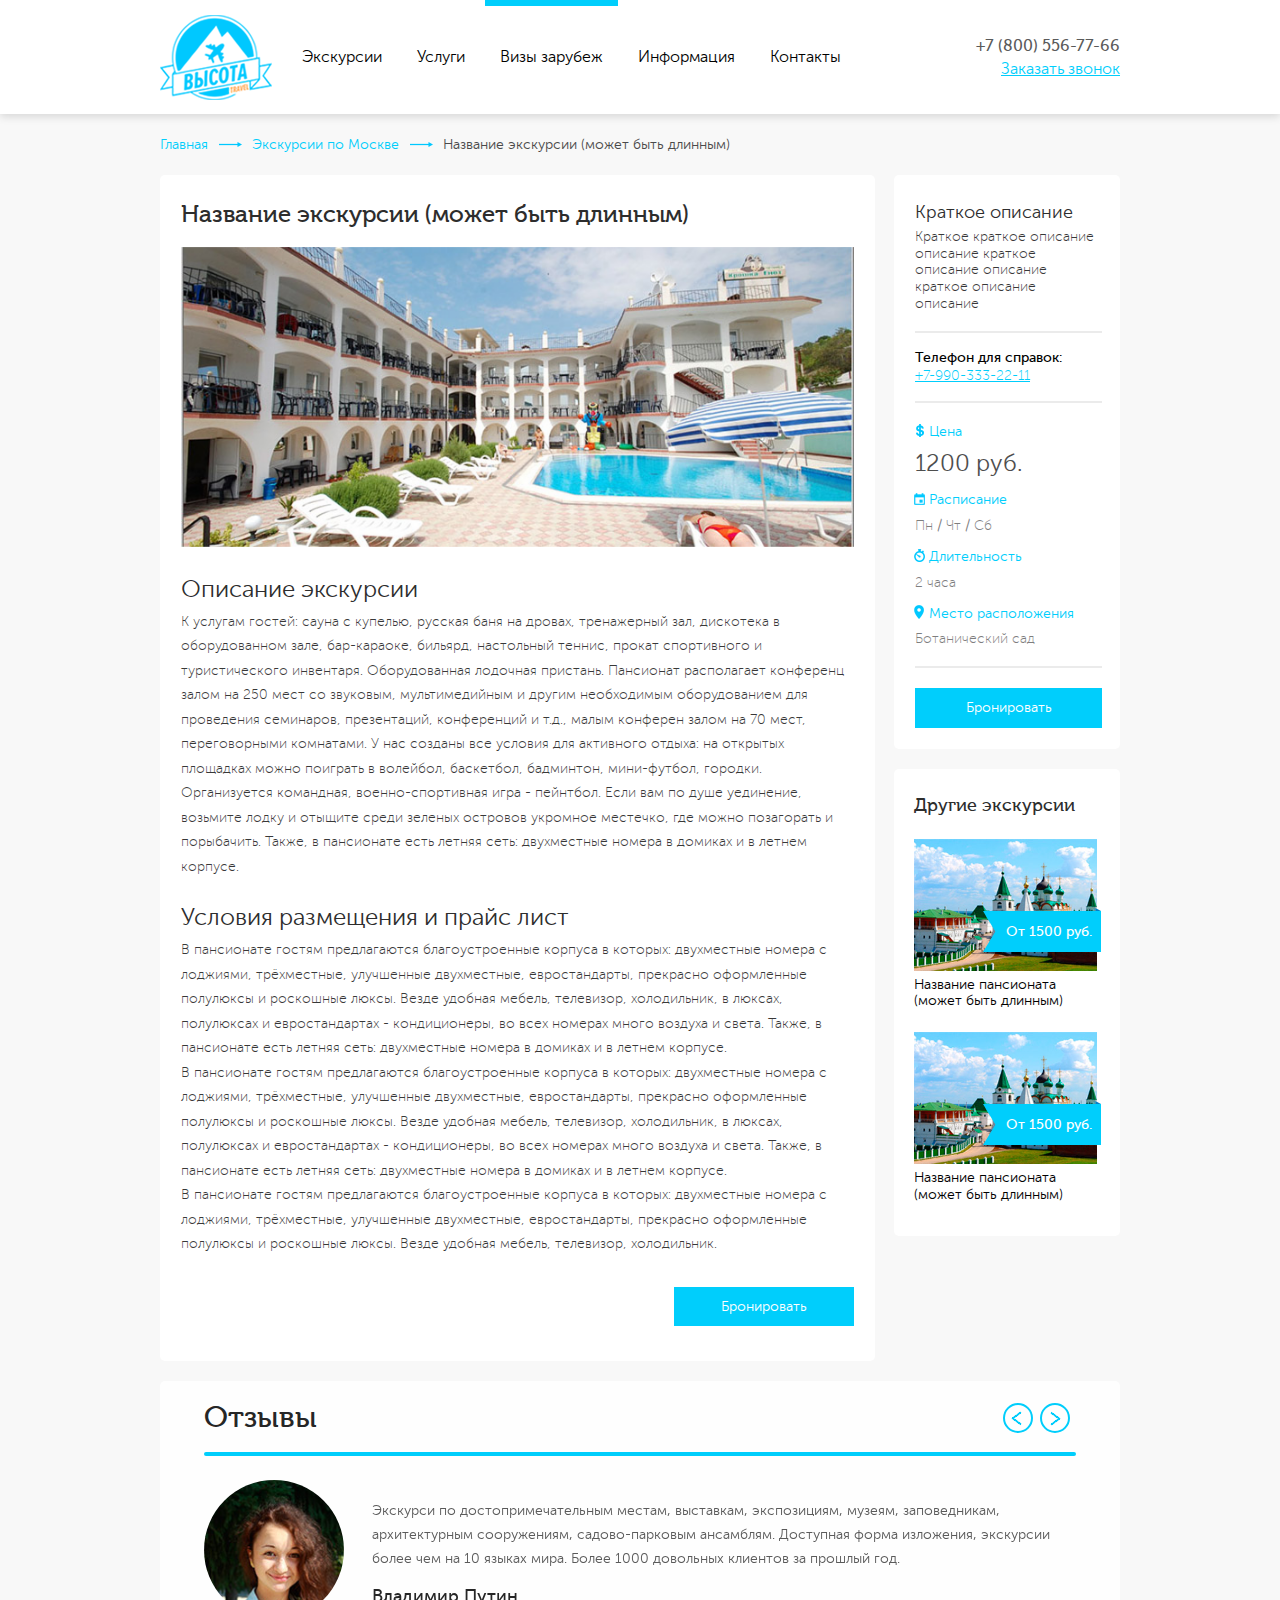
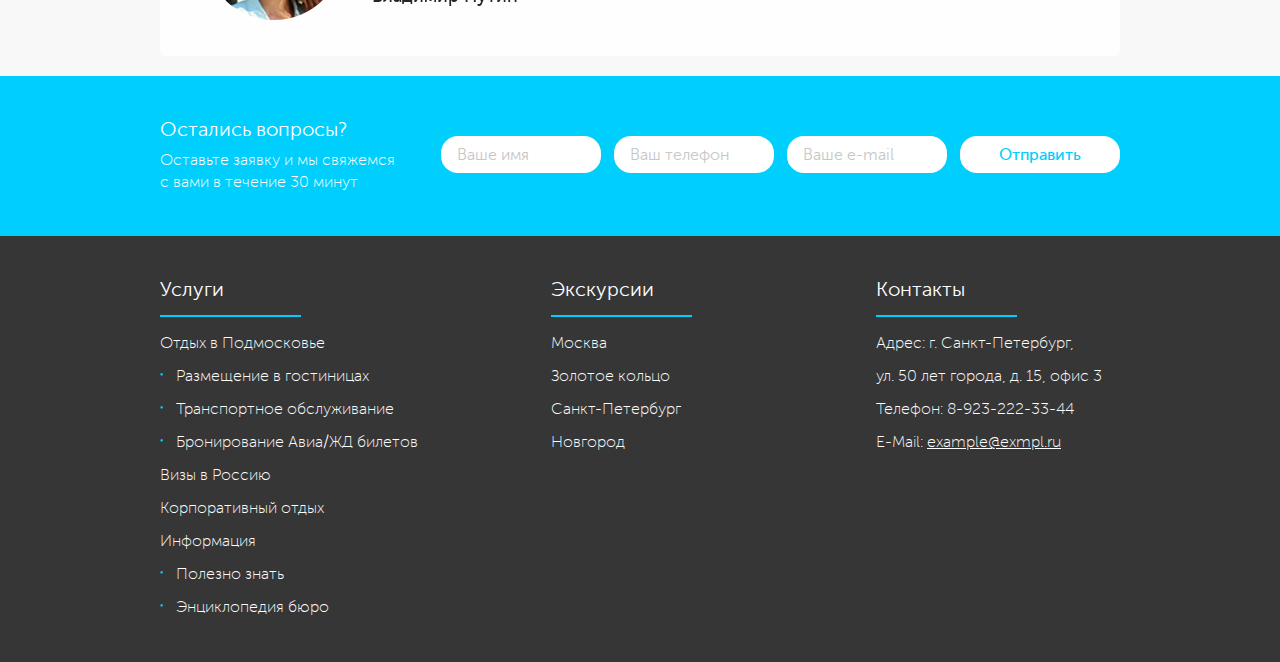
==== commit 45b30b74: "no message" ====
--- a/excurs-desc.html
+++ b/excurs-desc.html
@@ -49,18 +49,42 @@
 				<div>
 					<div class="b-hover-block" id="b-hov"></div>
 					<ul class="clearfix">
-						<li><a href="#">Экскурсии</a></li>
-						<li><a href="#">Услуги</a></li>
-						<li class="active"><a href="#">Визы зарубеж</a></li>
-						<li><a href="#">Информация</a></li>
-						<li><a href="#">Контакты</a></li>
+						<li class="menu-item">
+							<a href="#">Экскурсии</a>
+							<ul>
+								<li><a href="#">по&nbsp;Москве</a></li>
+								<li><a href="#">по&nbsp;СПб</a></li>
+								<li><a href="#">в&nbsp;Новгород</a></li>
+								<li><a href="#">по&nbsp;Золотому&nbsp;кольцу</a></li>
+							</ul>
+						</li>
+						<li class="menu-item">
+							<a href="#">Услуги</a>
+							<ul>
+								<li><a href="#">Пансионаты</a></li>
+								<li><a href="#">Отдых&nbsp;в&nbsp;подмосковье</a></li>
+								<li><a href="#">Транспортное&nbsp;обслуживание</a></li>
+								<li><a href="#">Бронирование&nbsp;Авиа&nbsp;/&nbsp;Жд&nbsp;билетов</a></li>
+								<li><a href="#">Корпоративный&nbsp;отдых</a></li>
+								<li><a href="#">Визы&nbsp;зарубеж</a></li>
+							</ul>
+						</li>
+						<li class="active menu-item"><a href="#">Визы зарубеж</a></li>
+						<li class="menu-item">
+							<a href="#">Информация</a>
+							<ul>
+								<li><a href="#">Полезно&nbsp;знать</a></li>
+								<li><a href="#">Энциклопедия&nbsp;бюро</a></li>
+							</ul>
+						</li>
+						<li class="menu-item"><a href="#">Контакты</a></li>
 					</ul>
 				</div>
 			</div>
 			<div class="b-date-cont right">
 				<div>
 					<h2>+7 (800) 556-77-66</h2>
-					<a href="#">Заказать звонок</a>
+					<a href="#" class="fancy" data-block="#b-popup-1">Заказать звонок</a>
 				</div>
 			</div>
 		</div>
@@ -78,7 +102,7 @@
 		<div class="desc-content">
 			<div class="b-block clearfix">
 				<div class="desc-left desc">
-					<h2>Название экскурсии (может быть длинным)</h2>
+					<h2 class="title">Название экскурсии (может быть длинным)</h2>
 					<div class="desc-slider">
 						<div class="slide" style='background-image: url("i/desc.jpg");'></div>
 					</div>
@@ -121,7 +145,7 @@
 						<a href="#" class="b-blue-butt">Бронировать</a>
 					</div>
 					<div class="other desc">
-						<h2>Другие экскурсии</h2>
+						<h2 class="title">Другие экскурсии</h2>
 						<a href="#">
 							<div style='background-image: url("i/top-exc-1.jpg");'><span>От 1500 руб.</span></div>
 							<h3>Название пансионата (может быть длинным)</h3>
--- a/css/layout.css
+++ b/css/layout.css
@@ -50,6 +50,30 @@
     font-style: normal;
 
 }
+@font-face {
+    font-family: 'museo_cyrl300';
+    src: url('../fonts/exljbris_-_museo_cyrl_300.eot');
+    src: url('../fonts/exljbris_-_museo_cyrl_300.eot?#iefix') format('embedded-opentype'),
+         url('../fonts/exljbris_-_museo_cyrl_300.woff2') format('woff2'),
+         url('../fonts/exljbris_-_museo_cyrl_300.woff') format('woff'),
+         url('../fonts/exljbris_-_museo_cyrl_300.ttf') format('truetype'),
+         url('../fonts/exljbris_-_museo_cyrl_300.svg#museo_cyrl300') format('svg');
+    font-weight: normal;
+    font-style: normal;
+
+}
+@font-face {
+    font-family: 'museo_cyrl500';
+    src: url('../fonts/exljbris_-_museo_cyrl_500.eot');
+    src: url('../fonts/exljbris_-_museo_cyrl_500.eot?#iefix') format('embedded-opentype'),
+         url('../fonts/exljbris_-_museo_cyrl_500.woff2') format('woff2'),
+         url('../fonts/exljbris_-_museo_cyrl_500.woff') format('woff'),
+         url('../fonts/exljbris_-_museo_cyrl_500.ttf') format('truetype'),
+         url('../fonts/exljbris_-_museo_cyrl_500.svg#museo_cyrl500') format('svg');
+    font-weight: normal;
+    font-style: normal;
+
+}
 
 html,
 body {
@@ -80,7 +104,7 @@
 	border: 2px solid #F97171 !important;
 }
 .ps-lines{
-
+	display: none;
 }
 	.ps-lines li.v{
 		position: fixed;
@@ -147,11 +171,110 @@
 	.b-blue-butt:hover{
 		background-color: #00B7E8;
 	}
+.b-text{
+	text-align: left;
+	padding: 50px 0;
+}
+.b-text p,.b-text ul li{
+	color: #5a5a5a;
+	font-family: "museo_sans_cyrl100";
+    font-size: 14px;
+    line-height: 1.75;  
+    margin-bottom: 15px;
+}
+.b-text h3{
+	color: #000;
+	font-family: "museo_sans_cyrl300";
+	font-size: 18px;
+	line-height: 1.2;
+	margin-bottom: 10px;
+
+}
+.b-text h2{
+	color: #000;
+    font-family: "museo_cyrl500";
+    font-size: 24px;
+    line-height: 1.2;
+   	margin-bottom: 18px;
+}
+.b-text img {
+	margin-top: 17px;
+	margin-bottom: 29px;
+	max-width: 100%;
+	max-height: 100%;
+}
+.b-text ul{
+	margin-top: 15px;
+    margin-left: 20px;
+    margin-bottom: 15px;
+}
+.b-text ul li{
+	list-style: disc;
+	padding-left: 5px;
+	margin-bottom: 9px;
+}
 p {
 	color: #5a5a5a;
 }
+
+.fancybox-close {
+	display: none;
+}
+.fancybox-skin {
+	background: none;
+}
+.fancybox-opened .fancybox-skin {
+	box-shadow: none;
+	-webkit-box-shadow: none;
+    -moz-box-shadow: none;
+}
+.b-popup {
+	width: 270px;
+	padding: 24px 21px 25px;
+	border-radius: 10px;
+	background-color: #fff;
+	box-sizing:border-box;
+	position: relative;
+	margin-bottom: 30px;
+	z-index: 9999;
+}
+	.b-popup h3 {
+		font-family: "museo_sans_cyrl500";
+		font-size: 14px;
+		line-height: 1.571;
+		color: #5a5a5a;
+		margin-bottom: 11px;
+	}
+	.b-thanks {
+		width: 300px;
+	}
+	.b-thanks h3 {
+		font-size: 18px;
+	}
+	.b-popup h4 {
+		font-family: "museo_sans_cyrl300";
+		font-size: 16px;
+		line-height: 1.2;
+		color: #5a5a5a;
+	}
+	.b-popup input {
+		border-radius: 17px;
+	    border: 2px solid #00CEFC;
+	    padding: 8px 14px 7px;
+	    width: 225px;
+	    box-sizing: border-box;
+	    font-family: "museo_sans_cyrl300";
+	    font-size: 16px;
+	    margin-top: 14px;
+	
+}
+	.b-popup input[type=submit] {
+		margin-top: 25px;
+		width: 158px;
+		cursor: pointer;
+	}
 .title {
-	font-family: "museo_sans_cyrl500";
+	font-family: "museo_cyrl500";
 	font-size: 36px;
 	color: #262626;
 	line-height: 1.2;
@@ -189,19 +312,55 @@
 			.b-header .b-block .b-main-menu > div {
 				display: table-cell;
 				vertical-align: middle;
+				
 			}
 		.b-header .b-block .b-main-menu ul {
 		}
-			.b-header .b-block .b-main-menu ul li {
+			.b-header .b-block .b-main-menu ul li.menu-item {
 				float: left;
 				margin-right: 5px;
+				position: relative;
+			}
+			.b-header .b-block .b-main-menu ul li.menu-item:hover ul {
+				opacity:1;
+			    visibility:visible;
+			    -moz-transition:opacity .3s linear, visibility .1s linear .1s;
+			    -webkit-transition:opacity .3s linear, visibility .1s linear .1s;
+			    -o-transition:opacity .3s linear, visibility .1s linear .1s;
+			    transition:opacity .3s linear, visibility .1s linear .1s;
+				
 			}
 			.b-header .b-block .b-main-menu ul li.active{
 			}
-				.b-header .b-block .b-main-menu ul li a{
+				.b-header .b-block .b-main-menu ul li.menu-item a{
 					padding: 15px;		
 					display: block;
-				}
+				
+}
+			.b-header .b-block .b-main-menu ul li.menu-item ul {
+				padding: 10px 0;
+				background-color: #00CEFC;
+				position: absolute;
+				border-radius: 4px;
+				top: 40px;
+				text-align: left;
+				opacity:0;
+			    visibility:hidden;
+			    
+
+			}
+				.b-header .b-block .b-main-menu ul li.menu-item ul li{
+			
+				}
+					.b-header .b-block .b-main-menu ul li.menu-item ul li a{
+						color: #fff;
+						padding: 10px 20px;
+						font-size: 16px;
+						font-family: 'museo_sans_cyrl100';
+					}
+						.b-header .b-block .b-main-menu ul li.menu-item ul li a:hover {
+							text-decoration: underline;
+						}
 		.b-header .b-block .b-date-cont {
 			text-align: right;
 			display: table;
@@ -243,7 +402,7 @@
 					position: relative;
 					padding-left: 32px;
 					border-radius: 18px;
-					cursor: pointer;
+					cursor: text;
 				}
 				.b-header .b-block .b-search-cont > div .search:hover {
 					border: 2px solid #00CEFC !important;
@@ -260,14 +419,26 @@
 						top: 7px;
 						left: 7px;
 					}
-					.b-header .b-block .b-search-cont > div .search input {
+					.b-header .b-block .b-search-cont > div .search input[type="text"] {
 						border: none;
 						font-family: "museo_sans_cyrl300";
-						font-size: 16px;
+						font-size: 15px;
 						display: none;
-						width: 99px;
-						padding: 7px 0 7px;
+						width: 130px;
+						padding: 8px 0 7px;
 						margin-right: 15px;
+					}
+					.b-header .b-block .b-search-cont > div .search input[type="submit"]{
+						cursor: pointer;
+						display: none;
+						position: absolute;
+    					left: 0px;
+    					top: 0px;
+    					border: none;
+    					background-color: transparent;
+    					width: 32px;
+    					height: 32px;
+    					border-radius: 50px 0px 0px 50px;
 					}
 
 .b-main-slider {
@@ -311,9 +482,9 @@
 		padding-bottom: 43px;
 }
 		.b-main-slider .b-block h2{
-			font-family: "museo_sans_cyrl500";
+			font-family: "museo_cyrl300";
+			color: #fff;
 			font-size: 47.34px;
-			line-height: 1.2;
 			padding: 0 9%;
 }
 		.b-main-slider .b-block .city{
@@ -464,21 +635,21 @@
 		.tabs li{
 			float: left;
 			margin-right: 26px;
-		}
-			.tabs li a{
-				font-family: "museo_sans_cyrl300";
-				font-size: 18px;
-				line-height: 1.2;
-				color: #323232;
-				border-radius: 17px;
-				border: 2px solid #00CEFC;
-				padding: 6px 14px 5px;
-				display: block;
-			}
-			.tabs li a:hover{
+			font-family: "museo_sans_cyrl300";
+			font-size: 18px;
+			line-height: 1.2;
+			color: #323232;
+			border-radius: 17px;
+			border: 2px solid #00CEFC;
+			padding: 6px 14px 5px;
+			display: block;
+
+		}
+			.tabs li:hover{
 				background-color: #cfeff9;
-			}
-			.tabs li.active a,.tabs li.active a:hover {
+				cursor: pointer;
+			}
+			.tabs li.active,.tabs li.active:hover {
 				cursor: default;
 				color: #fff;
 				background-color: #00CEFC;
@@ -530,7 +701,7 @@
 				line-height: 1.556;
 				margin-top: 14px;
 			}
-				.excursions li a:hover h3{ 
+				.excursions li h3:hover{ 
 					text-decoration: underline;
 				}
 			.excursions li p {
@@ -624,6 +795,7 @@
 			.b-reviews .b-block .review .photo{
 				width: 140px;
 				height: 140px;
+				background-size: cover;
 				border-radius: 50%;
 				background-position: 50% 0%;
 			}
@@ -649,11 +821,10 @@
 
 }
 	.b-question .b-block {
-		padding-top: 29px;
-	
+		padding-top: 43px;
 		text-align: left;
 		padding-bottom: 43px;
-}
+	}
 
 		.b-question .b-block .left{
 			width: 240px;
@@ -669,9 +840,8 @@
 				font-size: 16px;
 				line-height: 1.375;
 				margin-top: 7px;
-			
 				color: #5a5a5a;
-}
+			}
 		.b-question .b-block .right {
     		margin-top: 18px;
 		}
@@ -819,17 +989,15 @@
 	}
 		.b-filter .b-block .tabs li{
 			margin-right: 15px;
-		}
-			.b-filter .b-block .tabs li a{
-				font-size: 14px;
-				border-radius: 17px;
-				padding: 7px 19px 6px;
-			}
+			font-size: 14px;
+			border-radius: 17px;
+			padding: 7px 19px 6px;
+		}
 		.b-filter .b-block .filter-items {
 		    margin-top: 34px;	
 		    margin-left: 14px;
 		}
-			.b-filter .b-block .filter-items li{
+			.b-filter .b-block .filter-items li.icon{
 				font-family: "museo_sans_cyrl300";
 				font-size: 18px;
 				line-height: 1.2;
@@ -839,11 +1007,122 @@
 				position: relative;
 				margin-right: 35px;
 			}
-				.b-filter .b-block .filter-items li:hover {
+				.b-filter .b-block .filter-items li.icon:hover {
 					text-decoration: underline;
 				}
+				.b-filter .b-block .filter-items li.icon .filter-popup {
+					display: none;
+					padding: 15px 22px 8px 22px;
+					border: 2px solid #00CEFC;
+					position: absolute;		
+					z-index: 999;
+					top: 34px;
+					left: -13px;
+					background-color: #00CEFC;
+				}
+				
+				.b-filter .b-block .filter-items li .filter-popup.slider {
+					background-color: #fff;
+					padding: 15px;
+				}
+				.b-filter .b-block .filter-items li .filter-popup .popup-slider {				
+				    margin-bottom: 9px;
+				    margin-top: 2px;
+				}
+				.b-filter .b-block .filter-items li .filter-popup .popup-slider .slider-text{
+				    width: 196px;
+				}
+				.b-filter .b-block .filter-items li .filter-popup h3 {
+					font-family: "museo_sans_cyrl300";
+					font-size: 12px;
+				}
+				.b-filter .b-block .filter-items .slider-range {
+					background-color: #75ecff;
+					height: 5px;
+					width: 159px;
+					margin-left: 14px;
+					margin-top: 9px;
+				}
+				.ui-state-default, .ui-widget-content .ui-state-default, .ui-widget-header .ui-state-default {
+					background: url("../i/slider-range.png") no-repeat;
+					border:none;
+					width: 20px;
+					height: 15px;
+					cursor: pointer;
+					top: -5px;
+				}
+
+
+
+				.b-main .b-block .b-main-filter .filter-cont .check-cont {
+					max-height: 195px;
+					margin-top: 16px;
+					overflow: auto;
+				}
+					.b-filter .b-block .filter-items li.icon .filter-popup ul {
+						display: block;
+						float: left;
+					}
+					.b-filter .b-block .filter-items li.icon .filter-popup ul:nth-child(n+2) {
+						margin-left: 22px;
+					}
+					.b-filter .b-block .filter-items li.icon .filter-popup ul li {
+						margin-bottom: 7px;
+					}
+					.b-filter .b-block .filter-items li.icon .filter-popup li input {
+						display: none;
+					}
+					.b-filter .b-block .filter-items li.icon .filter-popup li input:checked + label .checked {
+						display: block;
+					}
+					.b-filter .b-block .filter-items li.icon .filter-popup li label {
+						display: block;
+						cursor: pointer; 
+						position: relative;
+					}
+						.b-filter .b-block .filter-items li.icon .filter-popup li label .checked {
+							display: none;
+							position: absolute;
+							top: 1px;
+							left: -9px;
+							border: 2px solid #fff;
+  							border-radius: 4px;
+  							width: 7px;
+  							height: 7px;
+  							background: url("../i/check.png") no-repeat;
+  							
+							background-position: 50% 50%;
+						
+							background-size: 115%;
+}
+
+span.checked {}
+						.b-filter .b-block .filter-items li.icon .filter-popup li label h3 {
+							padding-left: 9px;
+							/* max-width: 138px; */
+							color: #fff;
+							position: relative;
+							text-align: left;
+}
+						.b-filter .b-block .filter-items li.icon .filter-popup li label h3:before {
+							position: absolute;
+							font-size: 0;
+							content: "s";
+							top: 0px;
+							left: -10px;
+							border: 2px solid #fff;
+  							border-radius: 4px;
+  							width: 9px;
+  							height: 9px;
+						}
+
+
+
+
+				
+
 		.b-filter .b-block .filter-items .icon.filter-age {
-		padding-left: 3px;
+			padding-left: 3px;
 		}
 			.icon:before {
 				background-image: url("../i/filter-icons.png");
@@ -1005,9 +1284,7 @@
 			padding: 26px 21px 35px;
 		}
 			.desc-content .b-block h2{
-				font-family: "museo_sans_cyrl500";
 				font-size: 24px;
-				line-height: 1.2;
 				color: #2d2d2d;
 			}
 			.desc-content .b-block p{
@@ -1028,9 +1305,9 @@
 			.desc-content .b-block .desc-left .desc-slider .arrow{
 				position: absolute;
 				top: 50%;
-				margin-top: -18px;
-				width: 15px;
-				height: 36px;
+				margin-top: -36px;
+				width: 40px;
+				height: 72px;
 				background-image: url("../i/desc-slider-arrows.png");
 				background-repeat: no-repeat;
 				background-position: 0% 50%;
@@ -1038,14 +1315,20 @@
 				
 			}
 				.desc-content .b-block .desc-left .desc-slider .arrow.left-arrow {
-					left:17px;
-				}
+					left: 0px;
+				}
+					.desc-content .b-block .desc-left .desc-slider .arrow.left-arrow:hover {
+						background-position: -40px 50%;
+					}
 				.desc-content .b-block .desc-left .desc-slider .arrow.right-arrow {
-					right:17px;
-					background-position: -15px 50%;
-				}
+					right: 0px;
+					background-position: 100% 50%;
+				}
+					.desc-content .b-block .desc-left .desc-slider .arrow.right-arrow:hover {
+						background-position: -80px 50%;
+					}
 				.desc-content .b-block .desc-left .desc-slider .slide{
-					/* background-size: cover; */
+					background-size: cover; 
 					background-position: 50% 50%;
 					width: 100%;
 					height: 300px;
@@ -1169,7 +1452,7 @@
 						color: #000;
 						margin-top: 6px;
 					}
-						.desc-content .b-block .desc-right .other a:hover h3{
+						.desc-content .b-block .desc-right .other h3:hover{
 							text-decoration: underline;
 						}
 .b-desc-reviews {
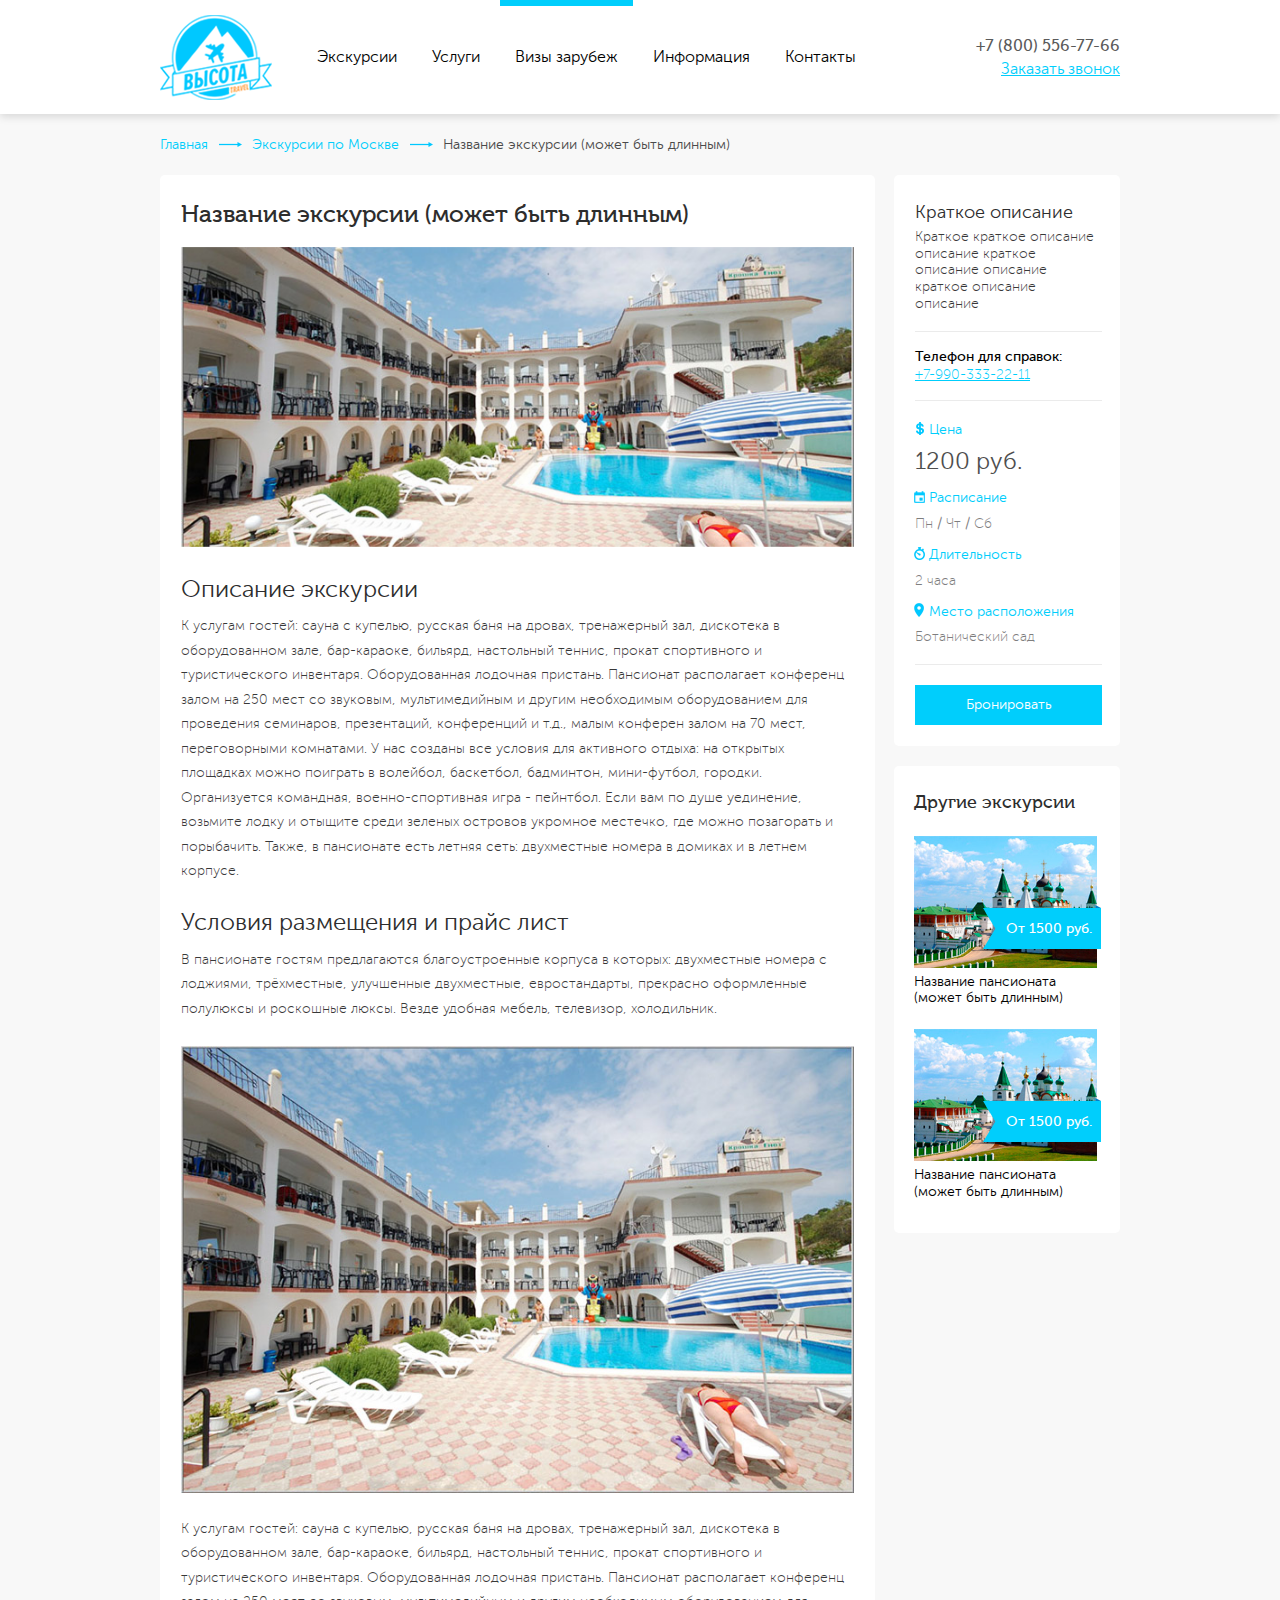
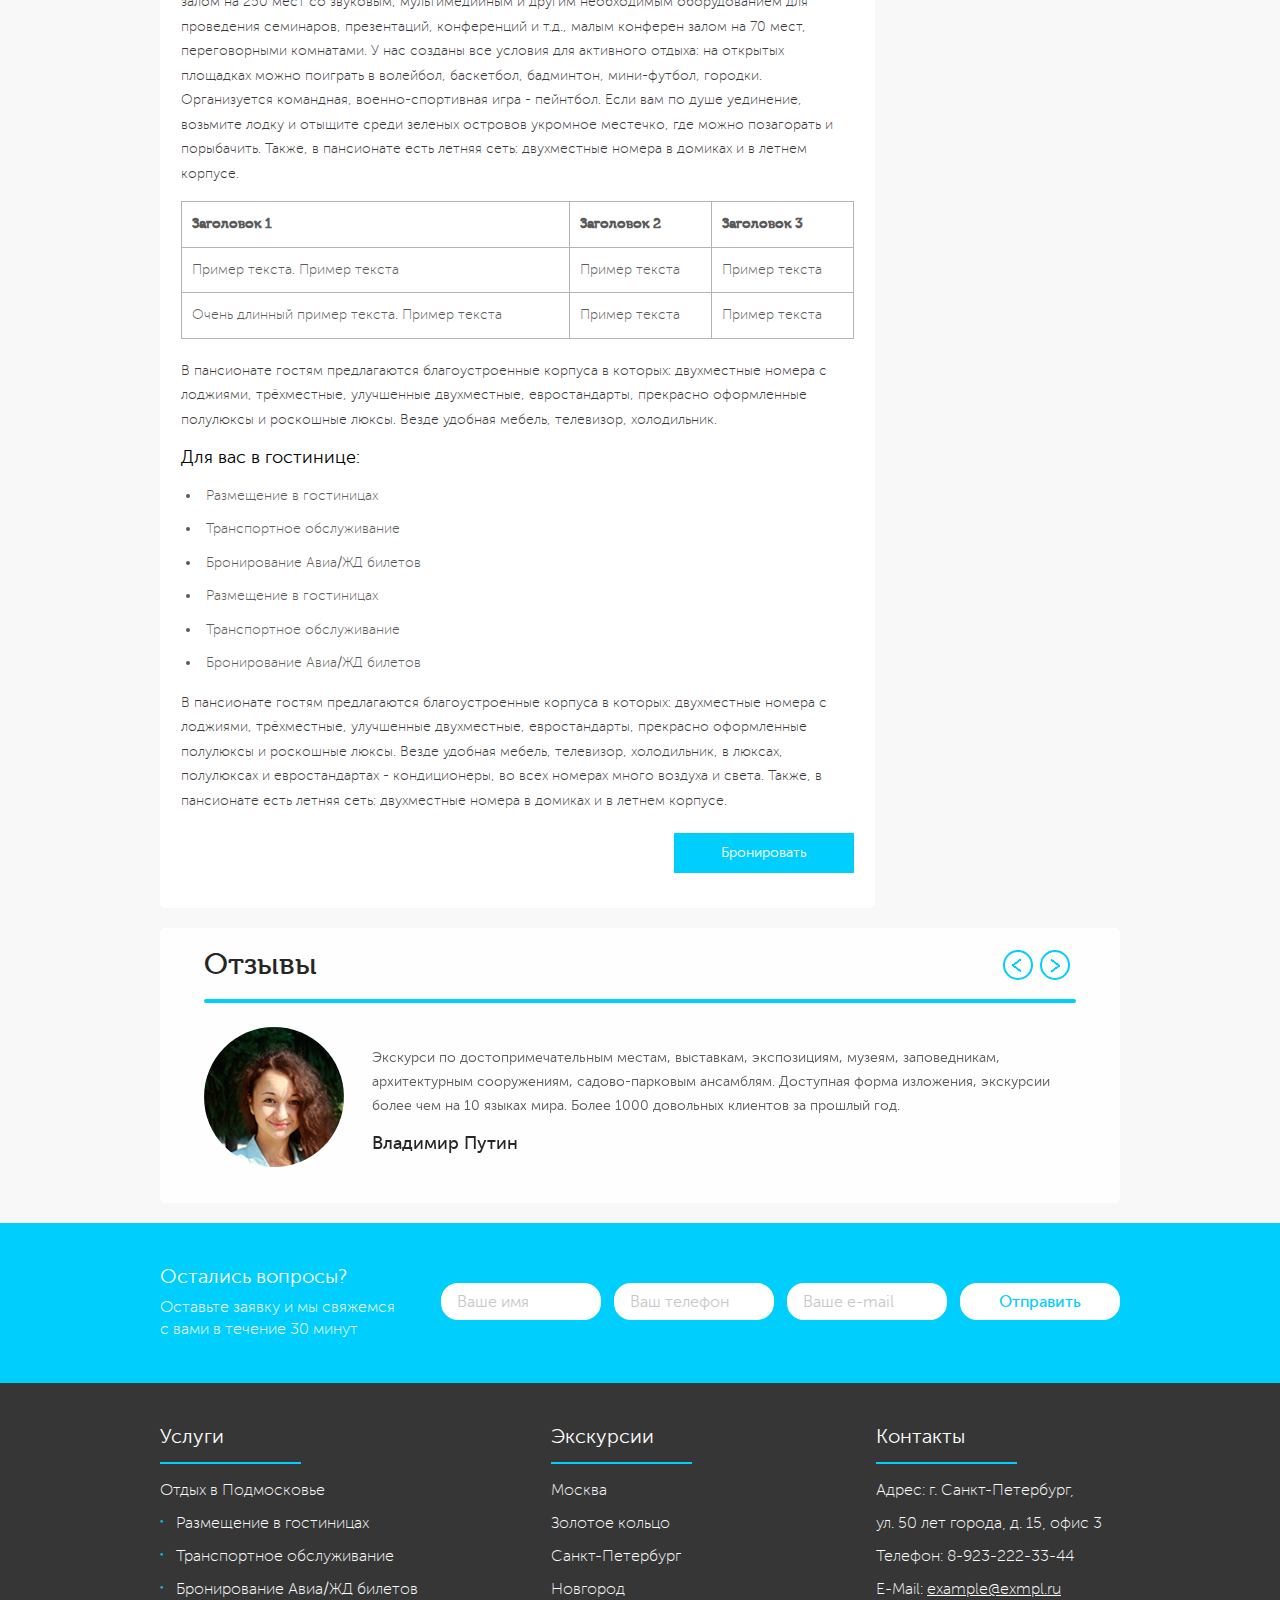
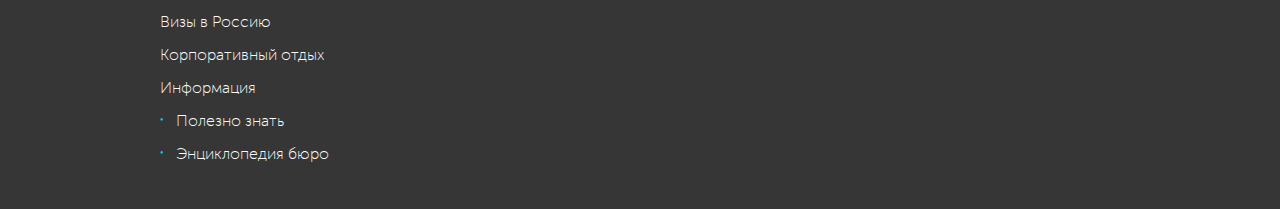
==== commit 0a7a5ee5: "no message" ====
--- a/excurs-desc.html
+++ b/excurs-desc.html
@@ -106,10 +106,43 @@
 					<div class="desc-slider">
 						<div class="slide" style='background-image: url("i/desc.jpg");'></div>
 					</div>
-					<h2>Описание экскурсии</h2>
-					<p>К услугам гостей: сауна с купелью, русская баня на дровах, тренажерный зал, дискотека в оборудованном зале, бар-караоке, бильярд, настольный теннис, прокат спортивного и туристического инвентаря. Оборудованная лодочная пристань. Пансионат располагает конференц залом на 250 мест со звуковым, мультимедийным и другим необходимым оборудованием для проведения семинаров, презентаций, конференций и т.д., малым конферен залом на 70 мест, переговорными комнатами. У нас созданы все условия для активного отдыха: на открытых площадках можно поиграть в волейбол, баскетбол, бадминтон, мини-футбол, городки. Организуется командная, военно-спортивная игра - пейнтбол. Если вам по душе уединение, возьмите лодку и отыщите среди зеленых островов укромное местечко, где можно позагорать и порыбачить. Также, в пансионате есть летняя сеть: двухместные номера в домиках и в летнем корпусе.</p>
-					<h2>Условия размещения и прайс лист</h2>
-					<p>В пансионате гостям предлагаются благоустроенные корпуса в которых: двухместные номера с лоджиями, трёхместные, улучшенные двухместные, евростандарты, прекрасно оформленные полулюксы и роскошные люксы. Везде удобная мебель, телевизор, холодильник, в люксах, полулюксах и евростандартах - кондиционеры, во всех номерах много воздуха и света. Также, в пансионате есть летняя сеть: двухместные номера в домиках и в летнем корпусе.<br>В пансионате гостям предлагаются благоустроенные корпуса в которых: двухместные номера с лоджиями, трёхместные, улучшенные двухместные, евростандарты, прекрасно оформленные полулюксы и роскошные люксы. Везде удобная мебель, телевизор, холодильник, в люксах, полулюксах и евростандартах - кондиционеры, во всех номерах много воздуха и света. Также, в пансионате есть летняя сеть: двухместные номера в домиках и в летнем корпусе.<br>В пансионате гостям предлагаются благоустроенные корпуса в которых: двухместные номера с лоджиями, трёхместные, улучшенные двухместные, евростандарты, прекрасно оформленные полулюксы и роскошные люксы. Везде удобная мебель, телевизор, холодильник.</p>
+					<div class="b-text">
+						<h3>Описание экскурсии</h3>
+						<p>К услугам гостей: сауна с купелью, русская баня на дровах, тренажерный зал, дискотека в оборудованном зале, бар-караоке, бильярд, настольный теннис, прокат спортивного и туристического инвентаря. Оборудованная лодочная пристань. Пансионат располагает конференц залом на 250 мест со звуковым, мультимедийным и другим необходимым оборудованием для проведения семинаров, презентаций, конференций и т.д., малым конферен залом на 70 мест, переговорными комнатами. У нас созданы все условия для активного отдыха: на открытых площадках можно поиграть в волейбол, баскетбол, бадминтон, мини-футбол, городки. Организуется командная, военно-спортивная игра - пейнтбол. Если вам по душе уединение, возьмите лодку и отыщите среди зеленых островов укромное местечко, где можно позагорать и порыбачить. Также, в пансионате есть летняя сеть: двухместные номера в домиках и в летнем корпусе.</p>
+					
+						<h3 style="padding-top: 10px;">Условия размещения и прайс лист</h3>
+						<p>В пансионате гостям предлагаются благоустроенные корпуса в которых: двухместные номера с лоджиями, трёхместные, улучшенные двухместные, евростандарты, прекрасно оформленные полулюксы и роскошные люксы. Везде удобная мебель, телевизор, холодильник.</p>
+						<img src="i/desc.jpg">
+						<p>К услугам гостей: сауна с купелью, русская баня на дровах, тренажерный зал, дискотека в оборудованном зале, бар-караоке, бильярд, настольный теннис, прокат спортивного и туристического инвентаря. Оборудованная лодочная пристань. Пансионат располагает конференц залом на 250 мест со звуковым, мультимедийным и другим необходимым оборудованием для проведения семинаров, презентаций, конференций и т.д., малым конферен залом на 70 мест, переговорными комнатами. У нас созданы все условия для активного отдыха: на открытых площадках можно поиграть в волейбол, баскетбол, бадминтон, мини-футбол, городки. Организуется командная, военно-спортивная игра - пейнтбол. Если вам по душе уединение, возьмите лодку и отыщите среди зеленых островов укромное местечко, где можно позагорать и порыбачить. Также, в пансионате есть летняя сеть: двухместные номера в домиках и в летнем корпусе.</p>
+						<table border=1>
+							<tr>
+								<th>Заголовок 1</th>
+								<th>Заголовок 2</th>
+								<th>Заголовок 3</th>
+							</tr>
+							<tr>
+								<td>Пример текста. Пример текста</td>
+								<td>Пример текста</td>
+								<td>Пример текста</td>
+							</tr>
+							<tr>
+								<td>Очень длинный пример текста. Пример текста</td>
+								<td>Пример текста</td>
+								<td>Пример текста</td>
+							</tr>
+						</table>
+						<p>В пансионате гостям предлагаются благоустроенные корпуса в которых: двухместные номера с лоджиями, трёхместные, улучшенные двухместные, евростандарты, прекрасно оформленные полулюксы и роскошные люксы. Везде удобная мебель, телевизор, холодильник.</p>
+						<h4>Для вас в гостинице:</h4>
+						<ul>
+							<li>Размещение в гостиницах</li>
+							<li>Транспортное обслуживание</li>
+							<li>Бронирование Авиа/ЖД билетов</li>
+							<li>Размещение в гостиницах</li>
+							<li>Транспортное обслуживание</li>
+							<li>Бронирование Авиа/ЖД билетов</li>
+						</ul>
+						<p>В пансионате гостям предлагаются благоустроенные корпуса в которых: двухместные номера с лоджиями, трёхместные, улучшенные двухместные, евростандарты, прекрасно оформленные полулюксы и роскошные люксы. Везде удобная мебель, телевизор, холодильник, в люксах, полулюксах и евростандартах - кондиционеры, во всех номерах много воздуха и света. Также, в пансионате есть летняя сеть: двухместные номера в домиках и в летнем корпусе.</p>
+					</div>
 					<div class="butt-cont clearfix">
 						<a href="#" class="b-blue-butt right">Бронировать</a>
 					</div>
--- a/css/layout.css
+++ b/css/layout.css
@@ -175,20 +175,25 @@
 	text-align: left;
 	padding: 50px 0;
 }
-.b-text p,.b-text ul li{
+.b-text p,.b-text ul li,.b-text table tr td,.b-text table tr th{
 	color: #5a5a5a;
 	font-family: "museo_sans_cyrl100";
     font-size: 14px;
     line-height: 1.75;  
     margin-bottom: 15px;
 }
-.b-text h3{
+.b-text h4{
 	color: #000;
 	font-family: "museo_sans_cyrl300";
 	font-size: 18px;
 	line-height: 1.2;
 	margin-bottom: 10px;
-
+}
+.b-text h3{
+	font-size: 24px;
+    color: #2d2d2d;
+	line-height: 1.2;
+	margin-bottom: 10px;
 }
 .b-text h2{
 	color: #000;
@@ -198,8 +203,8 @@
    	margin-bottom: 18px;
 }
 .b-text img {
-	margin-top: 17px;
-	margin-bottom: 29px;
+	margin-top: 10px;
+    margin-bottom: 20px;
 	max-width: 100%;
 	max-height: 100%;
 }
@@ -212,6 +217,23 @@
 	list-style: disc;
 	padding-left: 5px;
 	margin-bottom: 9px;
+}
+.b-text table{
+	border-color: #B4B4B4;
+	width: 100%;
+	margin-bottom: 20px;
+}
+.b-text table tr{
+	
+}
+.b-text table tr td,.b-text table tr th{
+	padding: 10px;
+}
+.b-text table tr th{
+	font-family: "museo_cyrl500";
+}
+.desc-content .b-text{
+	padding: 0px;
 }
 p {
 	color: #5a5a5a;
@@ -305,7 +327,7 @@
 		    height: 6px;	
 		}
 		.b-header .b-block .b-main-menu {
-			margin-left: 15px;
+			margin-left: 30px;
 			height: 100%;
 			display: table;
 		}
@@ -324,10 +346,15 @@
 			.b-header .b-block .b-main-menu ul li.menu-item:hover ul {
 				opacity:1;
 			    visibility:visible;
-			    -moz-transition:opacity .3s linear, visibility .1s linear .1s;
-			    -webkit-transition:opacity .3s linear, visibility .1s linear .1s;
-			    -o-transition:opacity .3s linear, visibility .1s linear .1s;
-			    transition:opacity .3s linear, visibility .1s linear .1s;
+			    -moz-transition: -moz-transform .3s, opacity .3s linear, visibility .1s linear .1s;
+			    -webkit-transition: -webkit-transform .3s, opacity .3s linear, visibility .1s linear .1s;
+			    -o-transition: -o-transform .3s, opacity .3s linear, visibility .1s linear .1s;
+			    transition: transform .3s, opacity .3s linear, visibility .1s linear .1s;
+			    -webkit-transform: translateY(0px);
+			       -moz-transform: translateY(0px);
+			        -ms-transform: translateY(0px);
+			       	 -o-transform: translateY(0px);
+			    		transform: translateY(0px);
 				
 			}
 			.b-header .b-block .b-main-menu ul li.active{
@@ -339,16 +366,34 @@
 }
 			.b-header .b-block .b-main-menu ul li.menu-item ul {
 				padding: 10px 0;
-				background-color: #00CEFC;
-				position: absolute;
-				border-radius: 4px;
-				top: 40px;
-				text-align: left;
+    			background-color: #00CEFC;
+    			position: absolute;
+    			border-radius: 4px;
+    			top: 42px;
+    			left: -5px;
+    			text-align: left;
 				opacity:0;
 			    visibility:hidden;
-			    
-
-			}
+			    -webkit-transform: translateY(-10px);
+			       -moz-transform: translateY(-10px);
+			        -ms-transform: translateY(-10px);
+			       	 -o-transform: translateY(-10px);
+			    		transform: translateY(-10px);
+
+			}
+				.b-header .b-block .b-main-menu ul li.menu-item ul:before{
+					position: absolute;
+    				content: "s";
+    				font-size: 0px;
+    				width: 20px;
+    				height: 8px;
+    				left: 16px;
+    				top: -8px;
+    				background-position: 50% 0%;
+    				background-repeat: no-repeat;
+    				background-image: url('../i/triangle.png');
+    				background-size: 20px;
+				}
 				.b-header .b-block .b-main-menu ul li.menu-item ul li{
 			
 				}
@@ -424,7 +469,7 @@
 						font-family: "museo_sans_cyrl300";
 						font-size: 15px;
 						display: none;
-						width: 130px;
+						width: 120px;
 						padding: 8px 0 7px;
 						margin-right: 15px;
 					}
@@ -443,6 +488,7 @@
 
 .b-main-slider {
 	color: #fff;
+	opacity: 0;
 }
 	.b-main-slider  .slick-dots{
 		position: absolute;
@@ -681,19 +727,20 @@
 			}
 				.excursions li a div span{
 					position: absolute;
-					right: -6px;
-					bottom: 18px;
-					width: 143px;
-					height: 53px;
-					box-sizing: border-box;
-					padding: 15px 0 15px 30px;
-					background-image: url("../i/price.png");
-					background-position: 50% 50%;
-					background-repeat: no-repeat;
-					font-family: "museo_sans_cyrl500";
-					font-size: 16px;
-					line-height: 1.75;			
-					color: #fff;
+    				right: -6px;
+    				bottom: 18px;
+    				width: 143px;
+    				text-align: center;
+    				height: 53px;
+    				box-sizing: border-box;
+    				padding: 15px 0 15px 15px;
+    				background-image: url("../i/price.png");
+    				background-position: 50% 50%;
+    				background-repeat: no-repeat;
+    				font-family: "museo_sans_cyrl500";
+    				font-size: 16px;
+    				line-height: 1.75;
+    				color: #fff;
 				}
 			.excursions li a h3{ 
 				font-family: "museo_sans_cyrl500";
@@ -1294,8 +1341,7 @@
 				line-height: 1.75;
 			}
 			.desc-content .b-block .desc-left p {
-				margin-top: 7px;
-				margin-bottom: 25px;
+				
 			}
 			.desc-content .b-block .desc-left .desc-slider {
 				margin-top: 17px;
@@ -1349,7 +1395,7 @@
 			}
 			.desc-content .b-block .desc-right .short-desc > div {
 				padding: 16px 0 18px;
-				border-bottom: 2px solid #ebebeb;
+				border-bottom: 1px solid #ebebeb;
 			}
 			.desc-content .b-block .desc-right h2 {
 				font-size: 18px;
@@ -1472,6 +1518,16 @@
 		font-size: 18px;
 		margin-top: 15px;
 	}
+.b-empty{
+	display: none;
+	margin-top: 50px;
+	color: #000;
+	font-family: "museo_sans_cyrl300";
+	font-size: 18px;
+	line-height: 1.2;
+	margin-bottom: 10px;
+}
+
 @media screen and (max-width: 1250px){
 	
 }
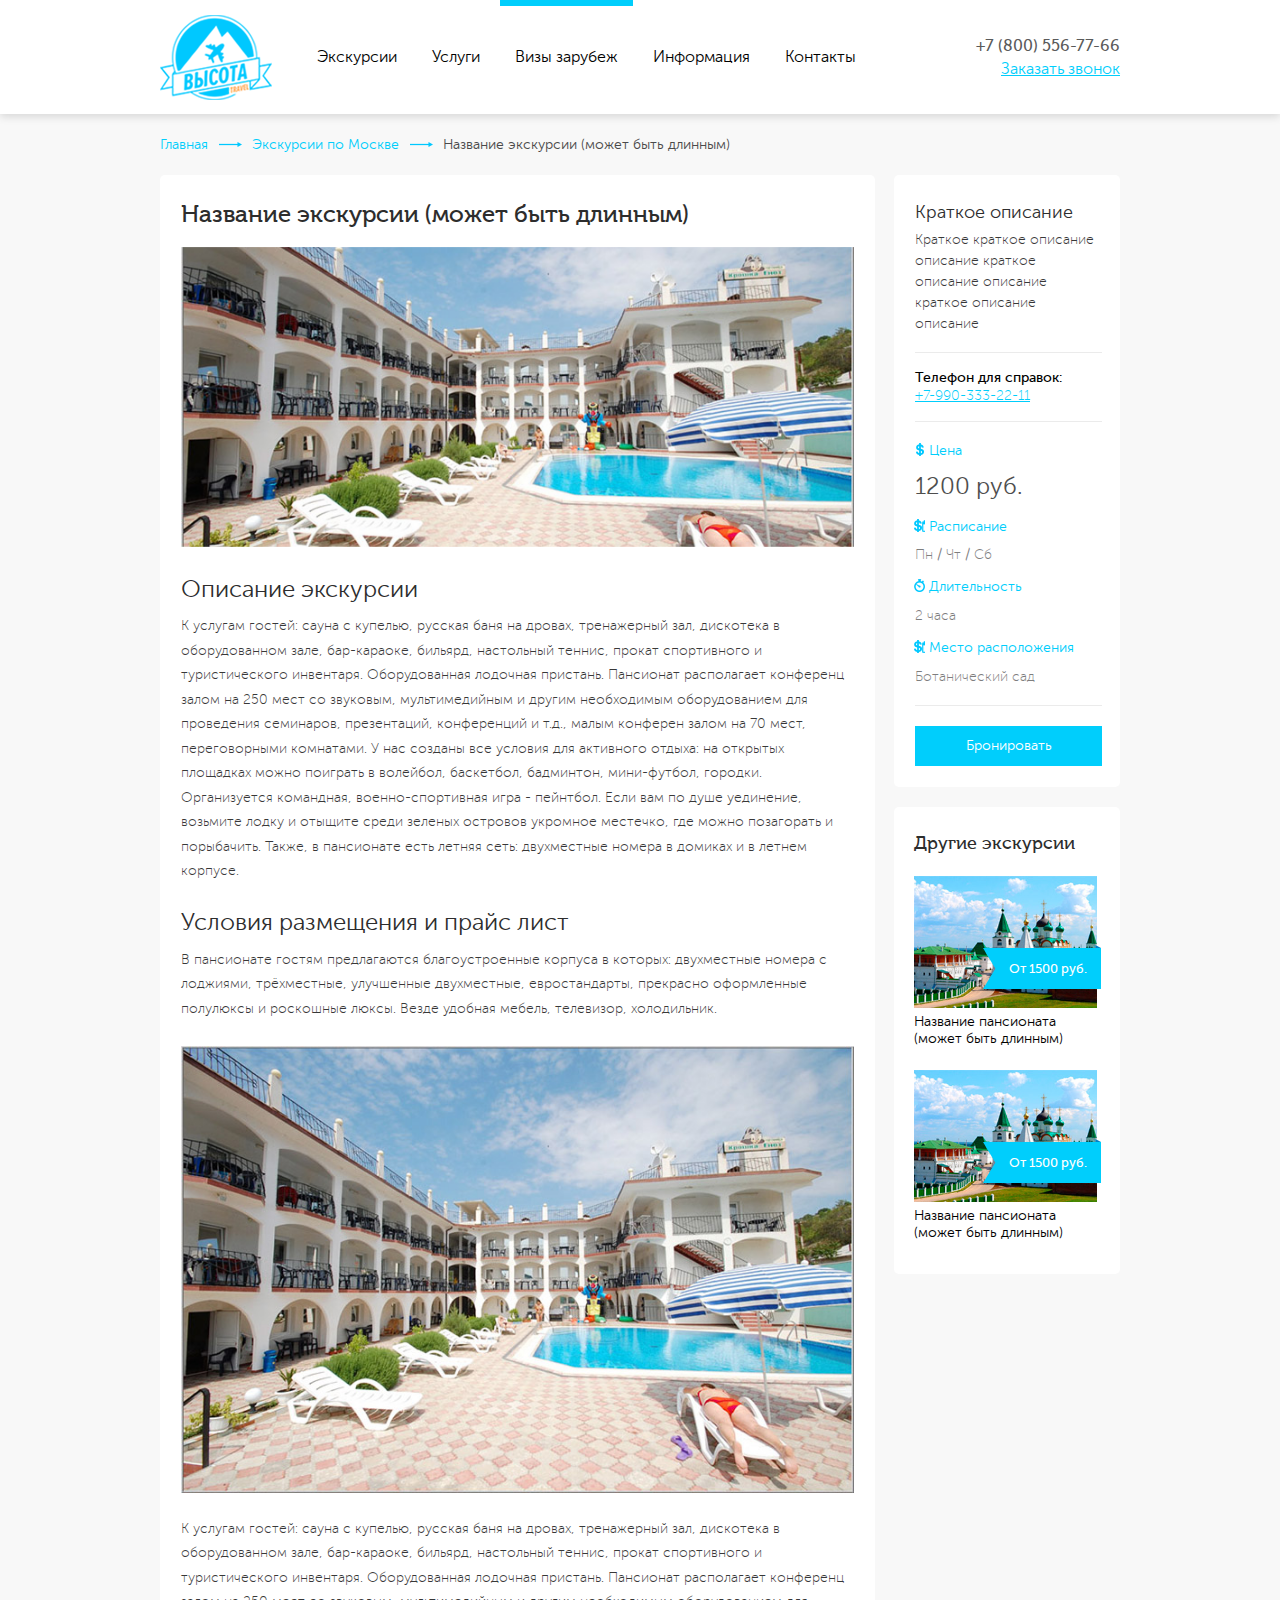
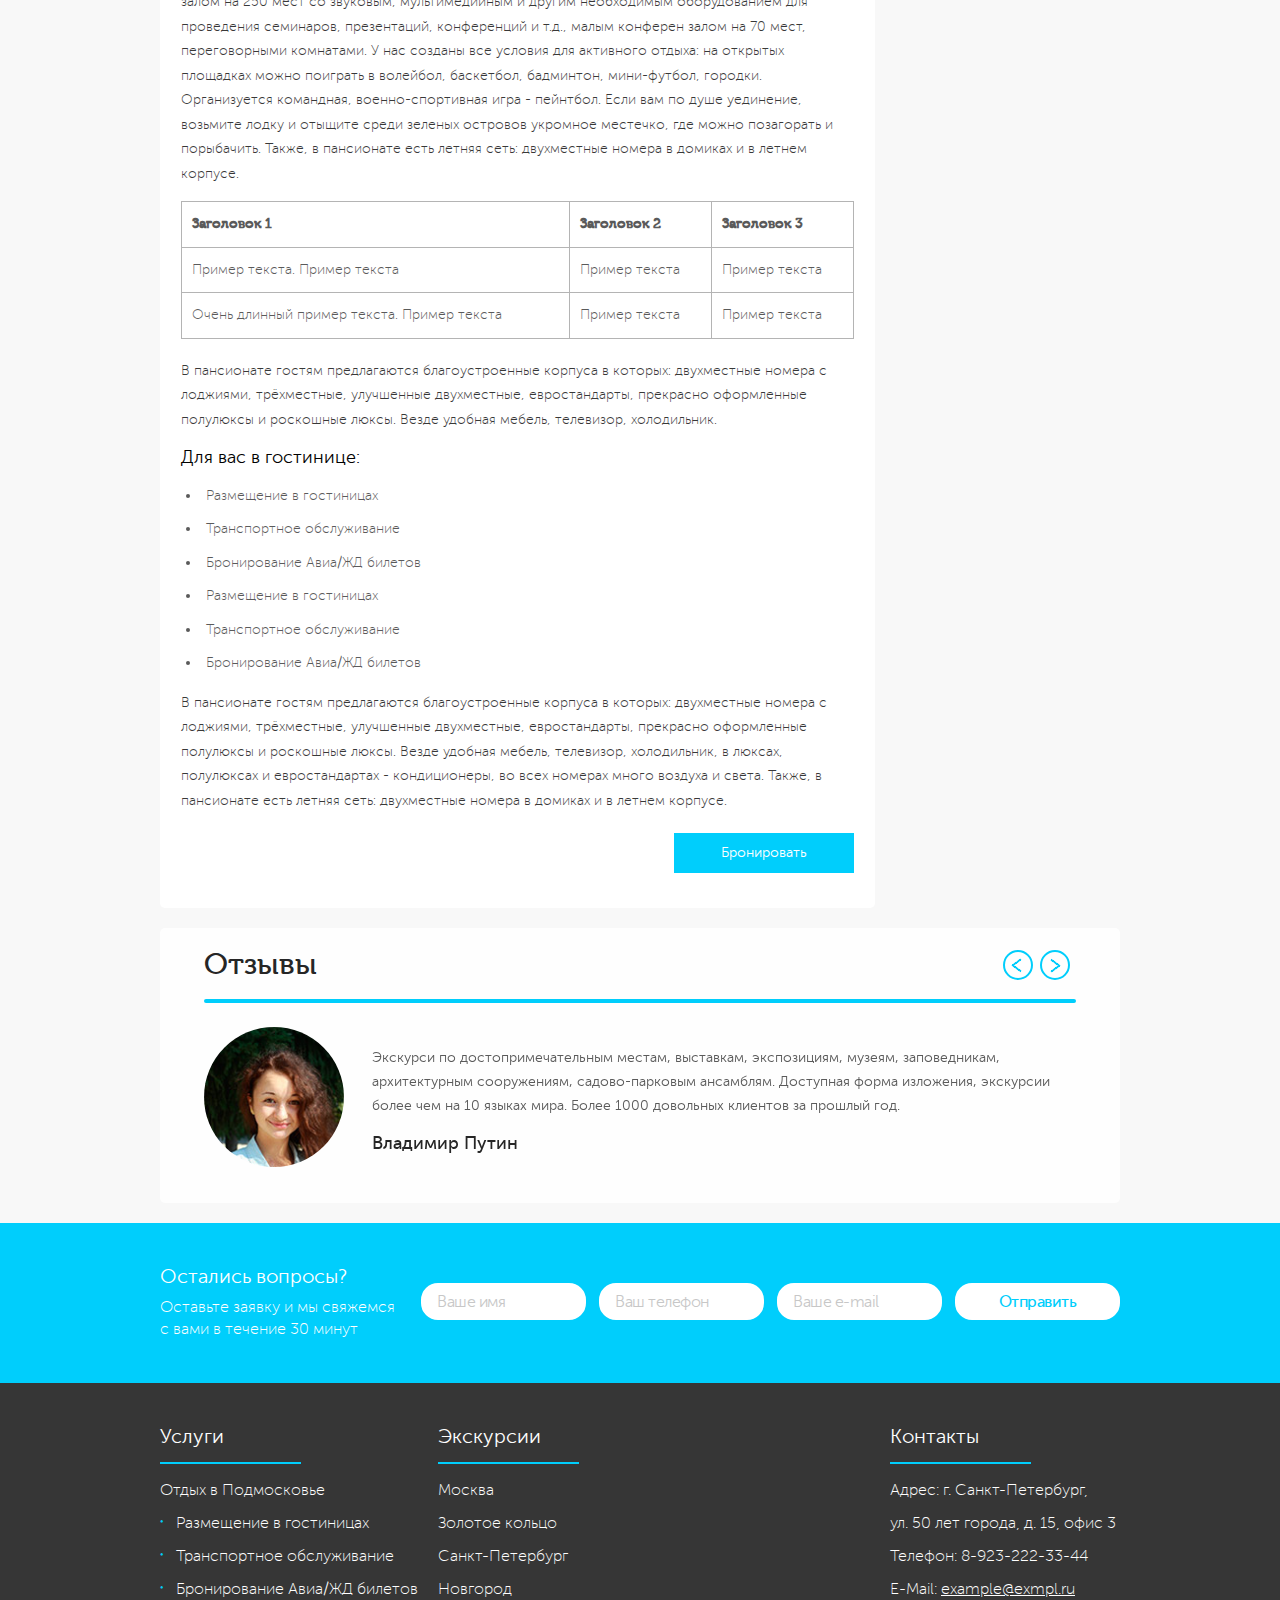
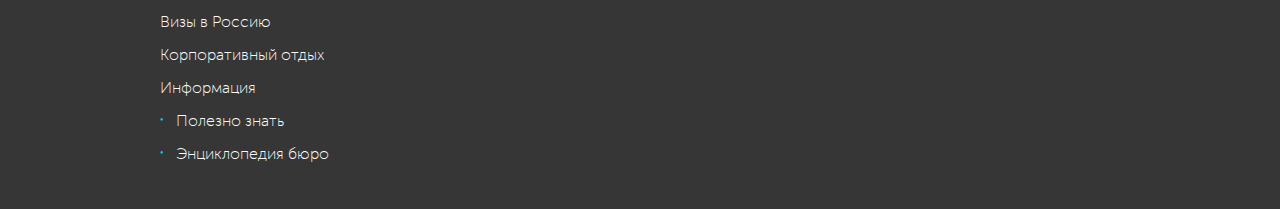
==== commit 23f4e54e: "no message" ====
--- a/excurs-desc.html
+++ b/excurs-desc.html
@@ -48,7 +48,7 @@
 			<div class="b-main-menu left">
 				<div>
 					<div class="b-hover-block" id="b-hov"></div>
-					<ul class="clearfix">
+					<ul class="clearfix b-menu">
 						<li class="menu-item">
 							<a href="#">Экскурсии</a>
 							<ul>
--- a/css/layout.css
+++ b/css/layout.css
@@ -165,8 +165,10 @@
 	width: 125px;
 	padding: 9px 0 8px;
 	display: inline-block;
+	border: none;
 	background-color: #00CEFC;
 	text-align: center;
+	cursor: pointer;
 }
 	.b-blue-butt:hover{
 		background-color: #00B7E8;
@@ -175,12 +177,24 @@
 	text-align: left;
 	padding: 50px 0;
 }
+.b-text-content .b-text{
+	padding: 0px 0px 30px;
+}
+	.b-text>.b-block{
+		background-color: #FFF;
+    	padding: 26px 21px 25px;
+    	box-sizing: border-box;
+    	border-radius: 5px;
+	}
 .b-text p,.b-text ul li,.b-text table tr td,.b-text table tr th{
 	color: #5a5a5a;
 	font-family: "museo_sans_cyrl100";
     font-size: 14px;
     line-height: 1.75;  
     margin-bottom: 15px;
+}
+.b-text p b{
+	font-family: "museo_sans_cyrl500";
 }
 .b-text h4{
 	color: #000;
@@ -338,12 +352,12 @@
 			}
 		.b-header .b-block .b-main-menu ul {
 		}
-			.b-header .b-block .b-main-menu ul li.menu-item {
+			.b-header .b-block .b-main-menu ul.b-menu>li {
 				float: left;
 				margin-right: 5px;
 				position: relative;
 			}
-			.b-header .b-block .b-main-menu ul li.menu-item:hover ul {
+			.b-header .b-block .b-main-menu ul.b-menu>li:hover ul {
 				opacity:1;
 			    visibility:visible;
 			    -moz-transition: -moz-transform .3s, opacity .3s linear, visibility .1s linear .1s;
@@ -357,14 +371,14 @@
 			    		transform: translateY(0px);
 				
 			}
-			.b-header .b-block .b-main-menu ul li.active{
-			}
-				.b-header .b-block .b-main-menu ul li.menu-item a{
+			.b-header .b-block .b-main-menu ul.b-menu>li.active{
+			}
+				.b-header .b-block .b-main-menu ul.b-menu>li a{
 					padding: 15px;		
 					display: block;
 				
 }
-			.b-header .b-block .b-main-menu ul li.menu-item ul {
+			.b-header .b-block .b-main-menu ul.b-menu>li ul {
 				padding: 10px 0;
     			background-color: #00CEFC;
     			position: absolute;
@@ -381,7 +395,7 @@
 			    		transform: translateY(-10px);
 
 			}
-				.b-header .b-block .b-main-menu ul li.menu-item ul:before{
+				.b-header .b-block .b-main-menu ul.b-menu>li ul:before{
 					position: absolute;
     				content: "s";
     				font-size: 0px;
@@ -394,16 +408,16 @@
     				background-image: url('../i/triangle.png');
     				background-size: 20px;
 				}
-				.b-header .b-block .b-main-menu ul li.menu-item ul li{
+				.b-header .b-block .b-main-menu ul.b-menu>li ul li{
 			
 				}
-					.b-header .b-block .b-main-menu ul li.menu-item ul li a{
+					.b-header .b-block .b-main-menu ul.b-menu>li ul li a{
 						color: #fff;
 						padding: 10px 20px;
 						font-size: 16px;
 						font-family: 'museo_sans_cyrl100';
 					}
-						.b-header .b-block .b-main-menu ul li.menu-item ul li a:hover {
+						.b-header .b-block .b-main-menu ul.b-menu>li ul li a:hover {
 							text-decoration: underline;
 						}
 		.b-header .b-block .b-date-cont {
@@ -485,7 +499,42 @@
     					height: 32px;
     					border-radius: 50px 0px 0px 50px;
 					}
-
+					.b-header .b-block .b-search-cont form{
+						font-size: 0px;
+					}
+					div.title-search-result{
+						border: 1px solid #00CEFC;
+						width: 347px !important;
+						margin-top: 12px;
+					}
+					table.title-search-result{
+						width: 100% !important;
+					}
+					.title-search-result th{
+						display: none;
+					}
+					.title-search-item b{
+						color: #00CEFC !important;
+					}
+					td.title-search-item a{
+						font-size: 14px !important;
+						padding: 10px 10px !important;
+					}
+					td.title-search-item a img{
+						display: none !important;
+					}
+					tr.title-search-selected a{
+						background-color: #E1F9FF !important;
+					}
+					table.title-search-result td{
+						padding: 0px !important; 
+					}
+					table.title-search-result td.title-search-separator, table.title-search-result th.title-search-separator{
+						font-size: 0px !important;
+					}
+					.title-search-all{
+						display: none !important;
+					}
 .b-main-slider {
 	color: #fff;
 	opacity: 0;
@@ -703,20 +752,23 @@
 			
 			
 	.excursions{
-		
+		width: 975px;
+		margin-left: -8px;
 	}
 		.excursions li{
 			display: inline-block;
-			margin-right: 15px;
+			margin-right: 7px;
+			margin-left: 8px;
 			margin-top: 45px;
 			width: 307px;
 			vertical-align: top;
 		}
 		.excursions li:nth-child(3n){
-			margin-right: 0;
-		}
-			.excursions li a{ 
+			/*margin-right: 0;*/
+		}
+			.excursions li>a{ 
 				display: block;
+    			padding-bottom: 20px;
 			}
 			.excursions li a div{
 				position: relative;
@@ -759,13 +811,14 @@
 				margin-top: 12px;
 			}
 			.excursions li h5{
+				max-height: 16px;
 				font-family: "museo_sans_cyrl300";
 				position: relative;
 				font-size: 14px;
-				line-height: 1.2;
+				line-height: 20px;
 				color: #00CEFC;
 				margin-left: 16px;
-				margin-top: 9px;
+				margin-bottom: 9px;
 			}
 				.excursions li h5 span{
 					font-family: "museo_sans_cyrl100";
@@ -773,7 +826,7 @@
 					margin-left: 6px;
 				}
 				.excursions li h5.icon:before {
-					top: -1px;
+					top: 1px;
 					left: -16px;
 				}
 			.excursions li h4{
@@ -783,7 +836,7 @@
 				margin-top: 2px;
 			}
 			.b-excurs-list .b-block .excursions li .price {
-				margin-top: 13px;
+				padding-top: 20px;
 			}
 
 .b-reviews {
@@ -893,11 +946,12 @@
     		margin-top: 18px;
 		}
 			.b-question .b-block .right input{
+				letter-spacing: -0.5px;
 				border-radius: 17px;
 				border: 2px solid #00CEFC;
 				padding: 8px 14px 7px;
 				margin-right: 9px;
-				width: 160px;
+				width: 165px;
 				box-sizing: border-box;
 				font-family: "museo_sans_cyrl300";
 				font-size: 16px;
@@ -920,15 +974,13 @@
 		padding-top: 42px;
 		padding-bottom: 38px;
 	}
-		.b-footer .b-block .footer-services{
-			width: 270px;
-			margin-right: 121px;
+		.b-footer .b-block>.left{
+			min-width: 210px;
+			margin-right: 20px;
 		}
 		.b-footer .b-block .right{
 			width: 230px;		
-		
-			margin-right: 14px;
-}
+		}
 			.b-footer .b-block  h3{
 				font-family: "museo_sans_cyrl300";
 				font-size: 20px;
@@ -986,7 +1038,7 @@
 .b-content {
 
 }
-	.b-content.desc-back{
+	.desc-back{
 		background-color: #f8f8f8;
 	}
 
@@ -1040,8 +1092,11 @@
 			border-radius: 17px;
 			padding: 7px 19px 6px;
 		}
+		.b-filter .b-block form{
+			margin-top: 34px;
+			display: block;
+		}
 		.b-filter .b-block .filter-items {
-		    margin-top: 34px;	
 		    margin-left: 14px;
 		}
 			.b-filter .b-block .filter-items li.icon{
@@ -1059,7 +1114,7 @@
 				}
 				.b-filter .b-block .filter-items li.icon .filter-popup {
 					display: none;
-					padding: 15px 22px 8px 22px;
+					padding: 15px 22px 15px 22px;
 					border: 2px solid #00CEFC;
 					position: absolute;		
 					z-index: 999;
@@ -1067,15 +1122,30 @@
 					left: -13px;
 					background-color: #00CEFC;
 				}
-				
+				.b-filter .b-block .filter-items li .filter-popup input[type=submit] {
+					background-color: #fff;
+					color: #00CEFC;
+					width: 100px;
+				    margin-top: 10px;
+				    padding: 7px 0 6px;
+				}
+					.b-filter .b-block .filter-items li .filter-popup input[type=submit]:hover {
+						background-color: #cfeff9;
+    					
+					}
 				.b-filter .b-block .filter-items li .filter-popup.slider {
 					background-color: #fff;
 					padding: 15px;
 				}
-				.b-filter .b-block .filter-items li .filter-popup .popup-slider {				
-				    margin-bottom: 9px;
-				    margin-top: 2px;
-				}
+				.b-filter .b-block .filter-items li .filter-popup.slider input[type=submit] {
+					background-color: #00CEFC;
+					color: #fff;
+					margin-top: 20px;
+					/*margin-right: 10px;*/
+				}
+					.b-filter .b-block .filter-items li .filter-popup.slider input[type=submit]:hover {
+						background-color: #00B7E8;
+					}
 				.b-filter .b-block .filter-items li .filter-popup .popup-slider .slider-text{
 				    width: 196px;
 				}
@@ -1083,13 +1153,15 @@
 					font-family: "museo_sans_cyrl300";
 					font-size: 12px;
 				}
+				
 				.b-filter .b-block .filter-items .slider-range {
 					background-color: #75ecff;
 					height: 5px;
 					width: 159px;
 					margin-left: 14px;
 					margin-top: 9px;
-				}
+				
+}
 				.ui-state-default, .ui-widget-content .ui-state-default, .ui-widget-header .ui-state-default {
 					background: url("../i/slider-range.png") no-repeat;
 					border:none;
@@ -1187,7 +1259,7 @@
 				background-position-x: 0px;
 				width: 8px;		
 			}
-			.icon.filter-timetable:before {
+			.icon.filter-schedule:before {
 				background-position-x: -8px;		
 				left: -15px;
 			}
@@ -1195,7 +1267,7 @@
 				background-position-x: -19px;		
 				left: -14px;
 			}
-			.icon.filter-location:before {
+			.icon.filter-place:before {
 				background-position-x: -30px;
 				width: 10px;
 			}
@@ -1225,6 +1297,8 @@
 	}
 	.b-excurs-list .b-block .excursions {
     	margin-top: 25px;
+    	width: 975px;
+    	margin-left: -8px;
 	}
 		.b-excurs-list .b-block .excursions li{
     		margin-top: 0;
@@ -1315,7 +1389,7 @@
 						text-decoration: none;
 					}
 .desc-content {
-
+	padding-bottom: 20px;
 }
 	.desc-content .b-block {
 		text-align: left;
@@ -1401,7 +1475,7 @@
 				font-size: 18px;
 			}
 			.desc-content .b-block .desc-right .short-desc p {
-				line-height: 1.2;
+				line-height: 1.5;
 			
 				margin-top: 7px;
 }
@@ -1445,7 +1519,7 @@
 					.desc-content .b-block .desc-right .short-desc .option h5 {
 						font-family: "museo_sans_cyrl100";
 						font-size: 14px;
-						line-height: 1.2;
+						line-height: 1.5;
 						color: #7e7e7e;
 						margin-top: 9px;
 
@@ -1477,19 +1551,20 @@
 					}
 						.desc-content .b-block .desc-right .other a div span{
 							position: absolute;
-							right: -4px;
-							bottom: 19px;    
-							width: 118px;    
-							height: 44px;
-						    box-sizing: border-box;    
-							padding: 10px 0 0 23px;
-						    background-image: url("../i/price-other.png");
-						    background-position: 50% 50%;
-						    background-repeat: no-repeat;
-						    font-family: "museo_sans_cyrl500";
-						    font-size: 14px;
-						    line-height: 2;
-						    color: #fff;
+    						right: -4px;
+    						bottom: 19px;
+    						width: 118px;
+    						height: 44px;
+    						box-sizing: border-box;
+    						text-align: center;
+    						padding: 11px 0 0 11px;
+    						background-image: url("../i/price-other.png");
+    						background-position: 50% 50%;
+    						background-repeat: no-repeat;
+    						font-family: "museo_sans_cyrl500";
+    						font-size: 13px;
+    						line-height: 2;
+    						color: #fff;
 						}
 					.desc-content .b-block .desc-right .other a h3{
 						font-family: "museo_sans_cyrl300";
@@ -1503,7 +1578,7 @@
 						}
 .b-desc-reviews {
 	background: none;
-	padding: 20px 0 20px;
+	padding: 0px 0 20px;
 }
 	.b-desc-reviews .b-block h2 {
 		font-size: 30px;
@@ -1527,7 +1602,59 @@
 	line-height: 1.2;
 	margin-bottom: 10px;
 }
-
+.b-empty.b-shown{
+	display: block;
+}
+.b-empty.b-filter-empty{
+	margin-top: 30px;
+	margin-bottom: 30px;
+}
+
+.b-not-found{
+	width: 540px;
+    display: inline-block;
+    text-align: left;
+    padding-top: 50px;
+    padding-bottom: 60px;
+}
+	.b-not-found h1{
+		font-size: 70px;
+	    font-family: "museo_cyrl500";
+	    color: #00CEFC;
+	}
+	.b-not-found h2{
+		font-size: 40px;
+    	font-family: "museo_sans_cyrl300";
+	}
+	.b-not-found h3{
+		margin-top: 20px;
+    	font-size: 16px;
+	}
+		.b-not-found h3 a{
+			color: #00CEFC;
+    		text-decoration: underline;
+		}
+			.b-not-found h3 a:hover{
+				text-decoration: none;
+			}
+.remove-filter{
+	font-family: "museo_sans_cyrl300";
+	float: left;
+	margin-left: 0px;
+	border: none;
+	background-color: transparent;
+	color: #333;
+	margin-top: 2px;
+	font-size: 16px;
+	text-decoration: underline;
+	cursor: pointer;
+}
+	.remove-filter:hover{
+		text-decoration: none;
+	}
+.title-search-fader{
+	display: none !important; 
+}
 @media screen and (max-width: 1250px){
 	
 }
